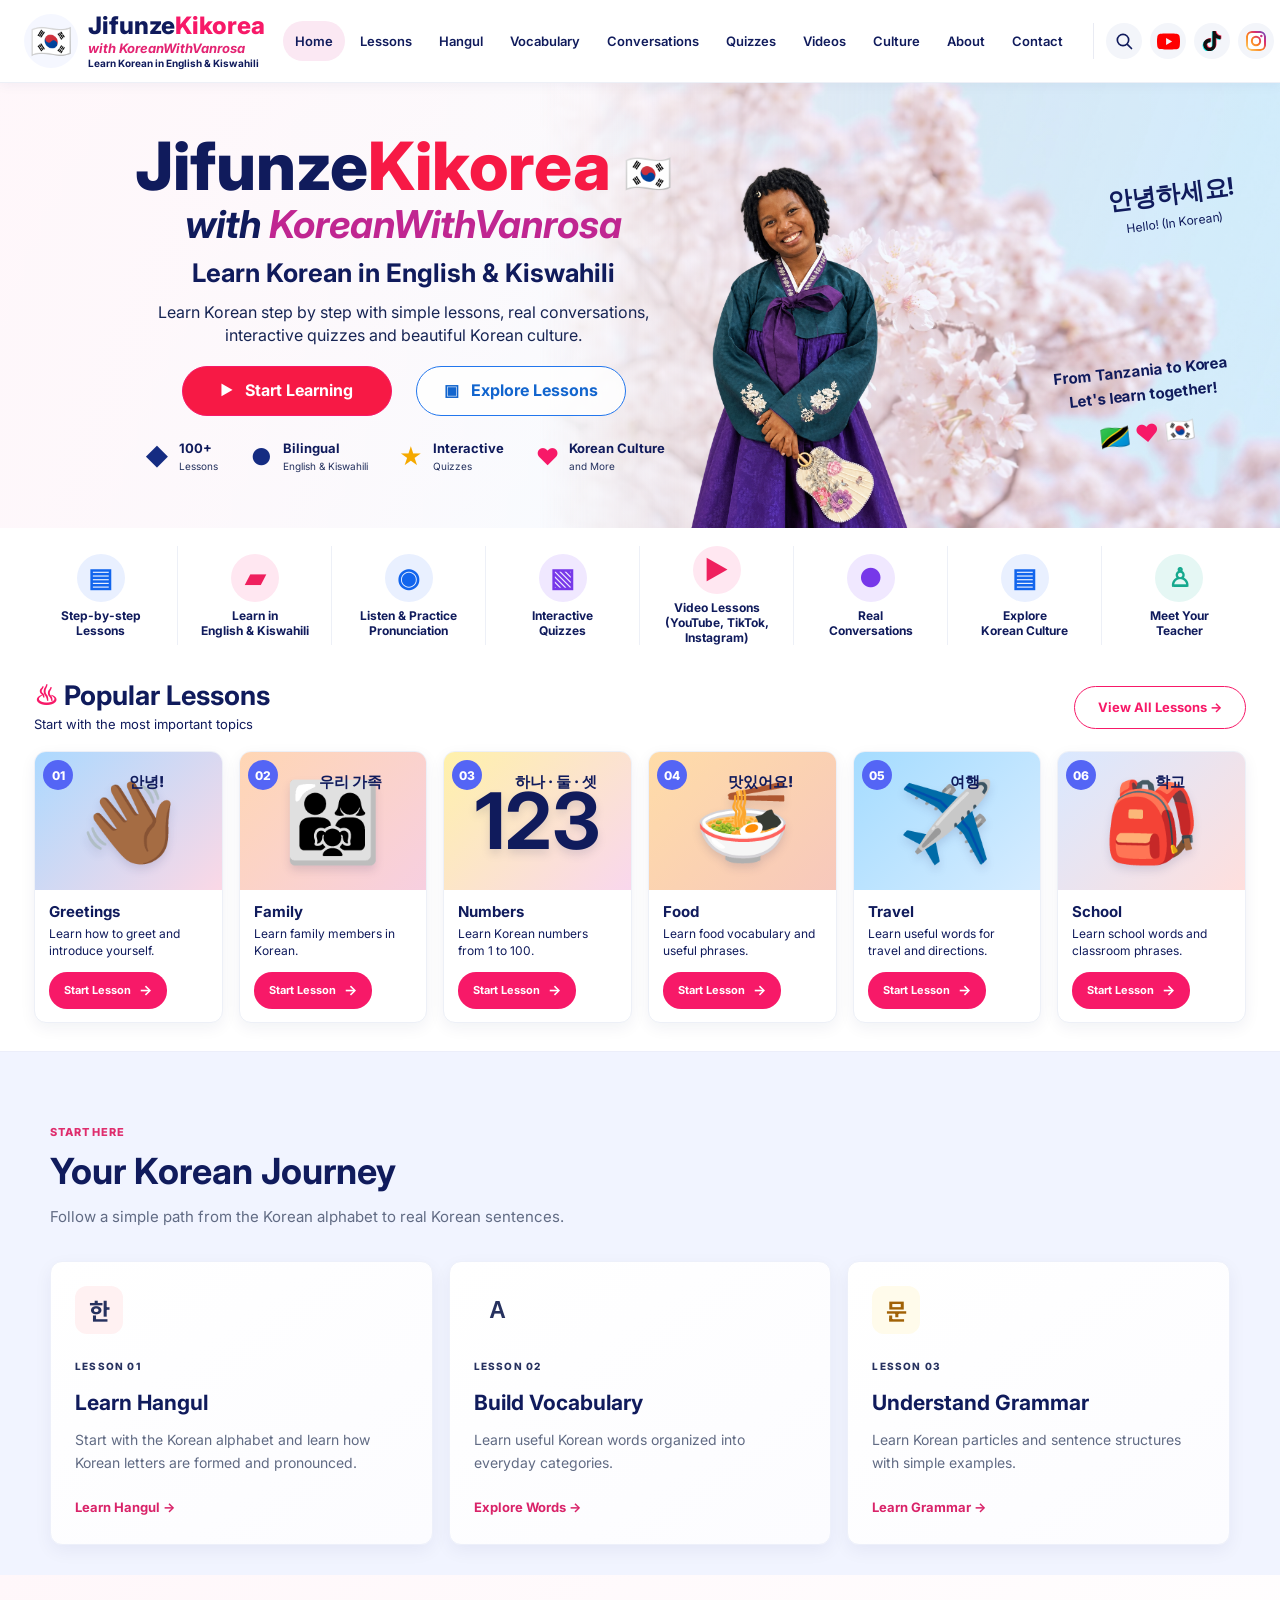
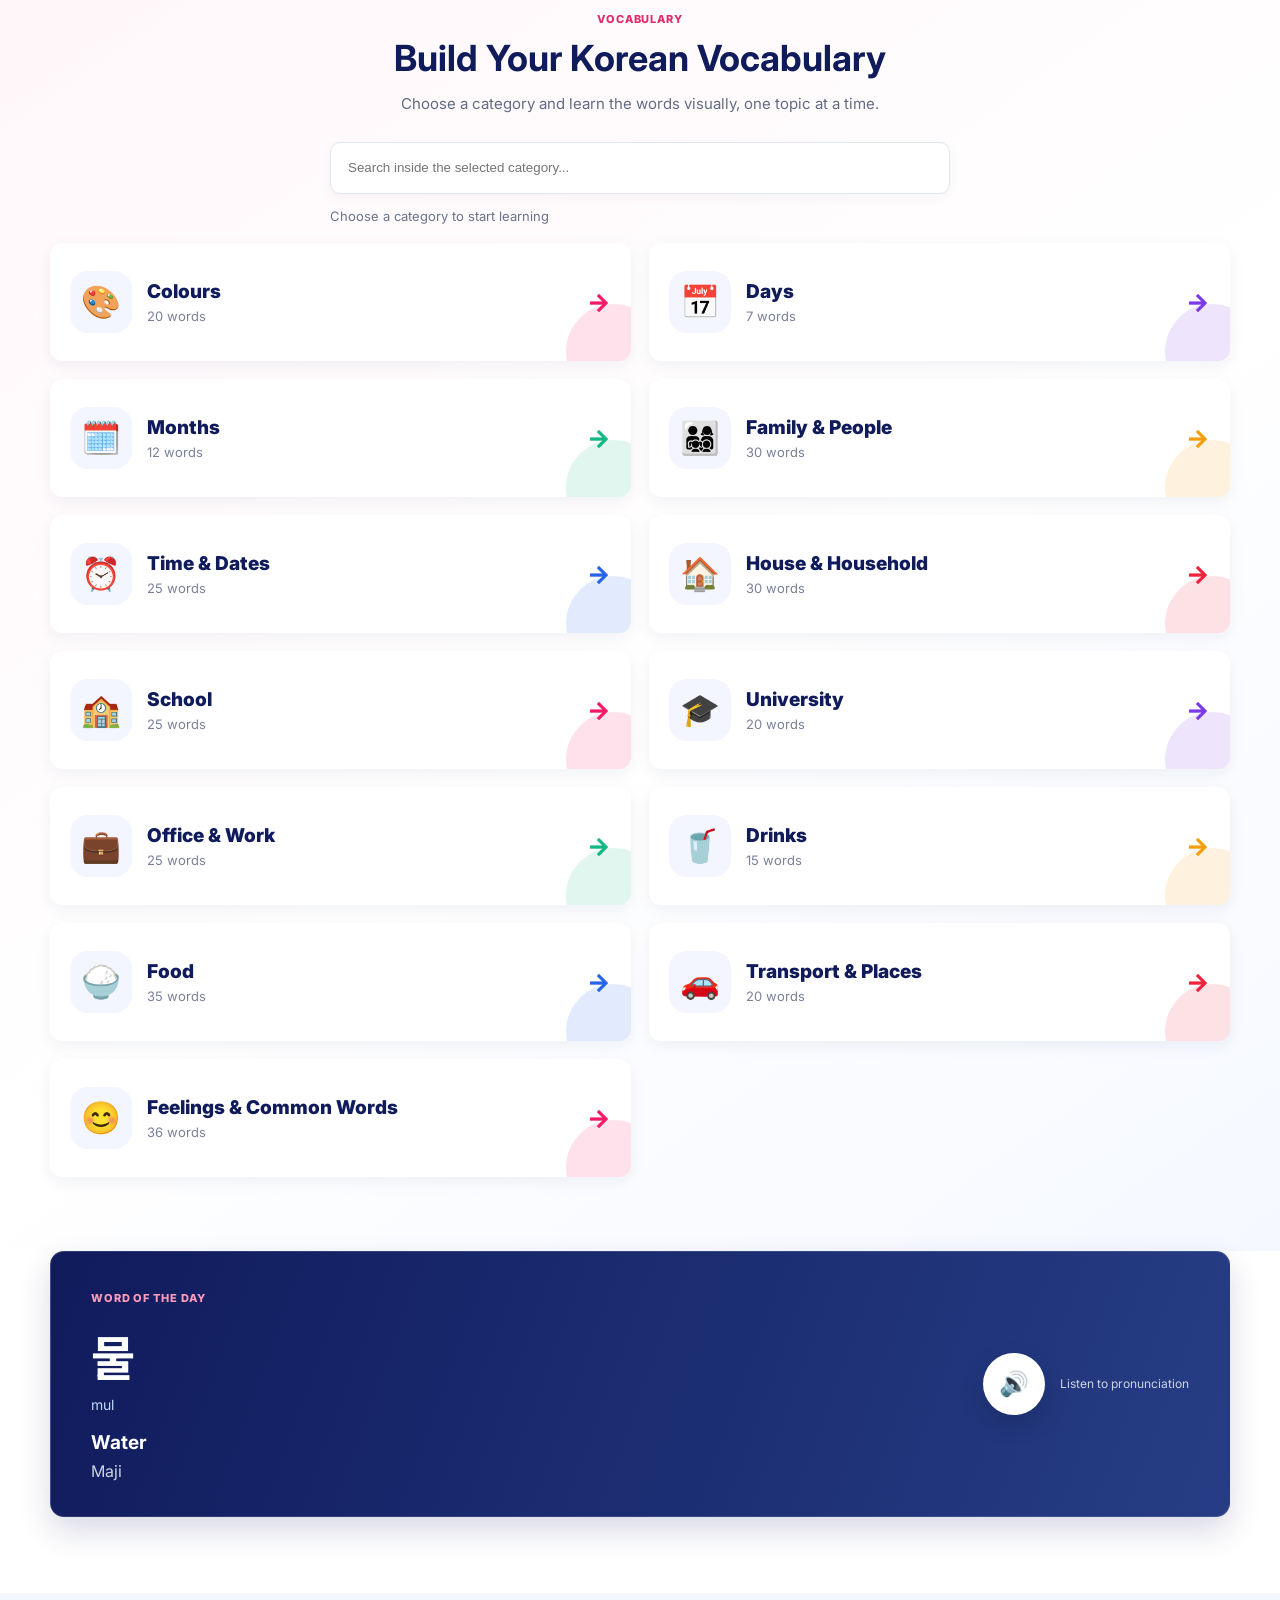
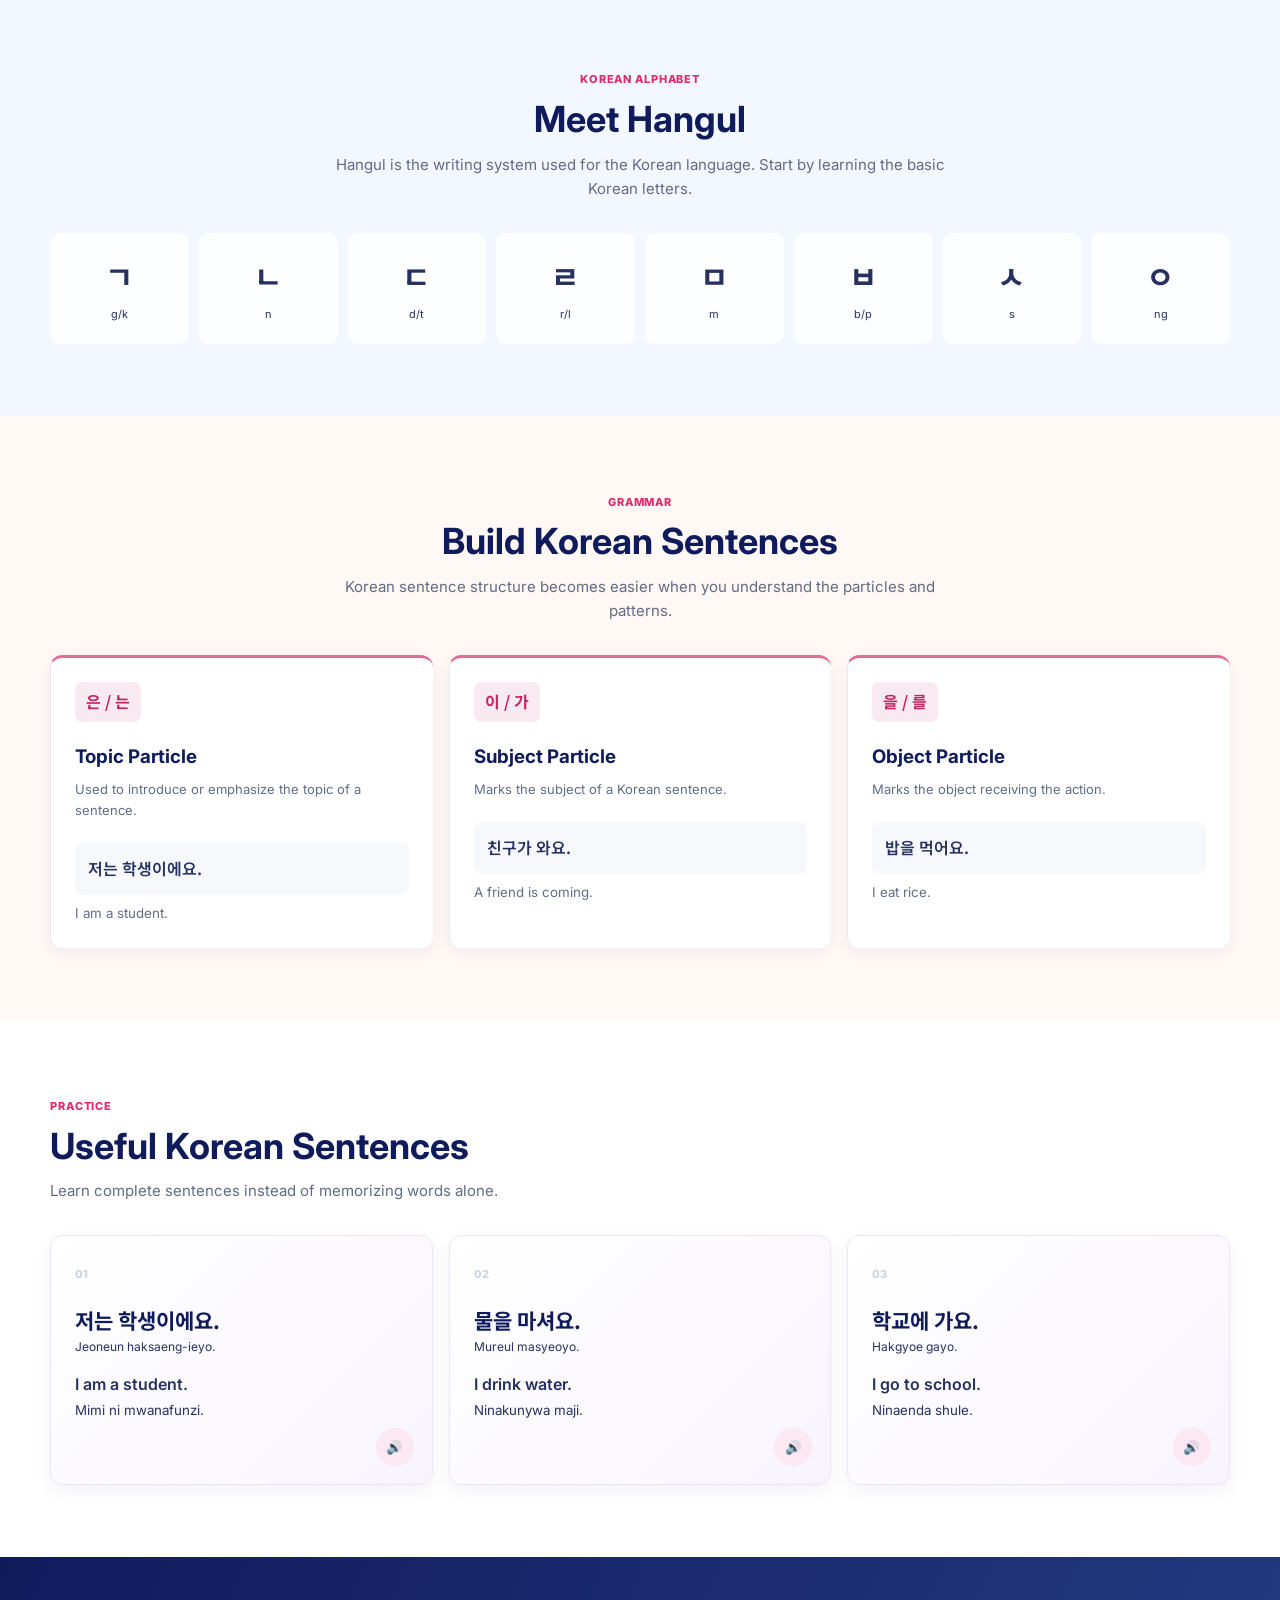
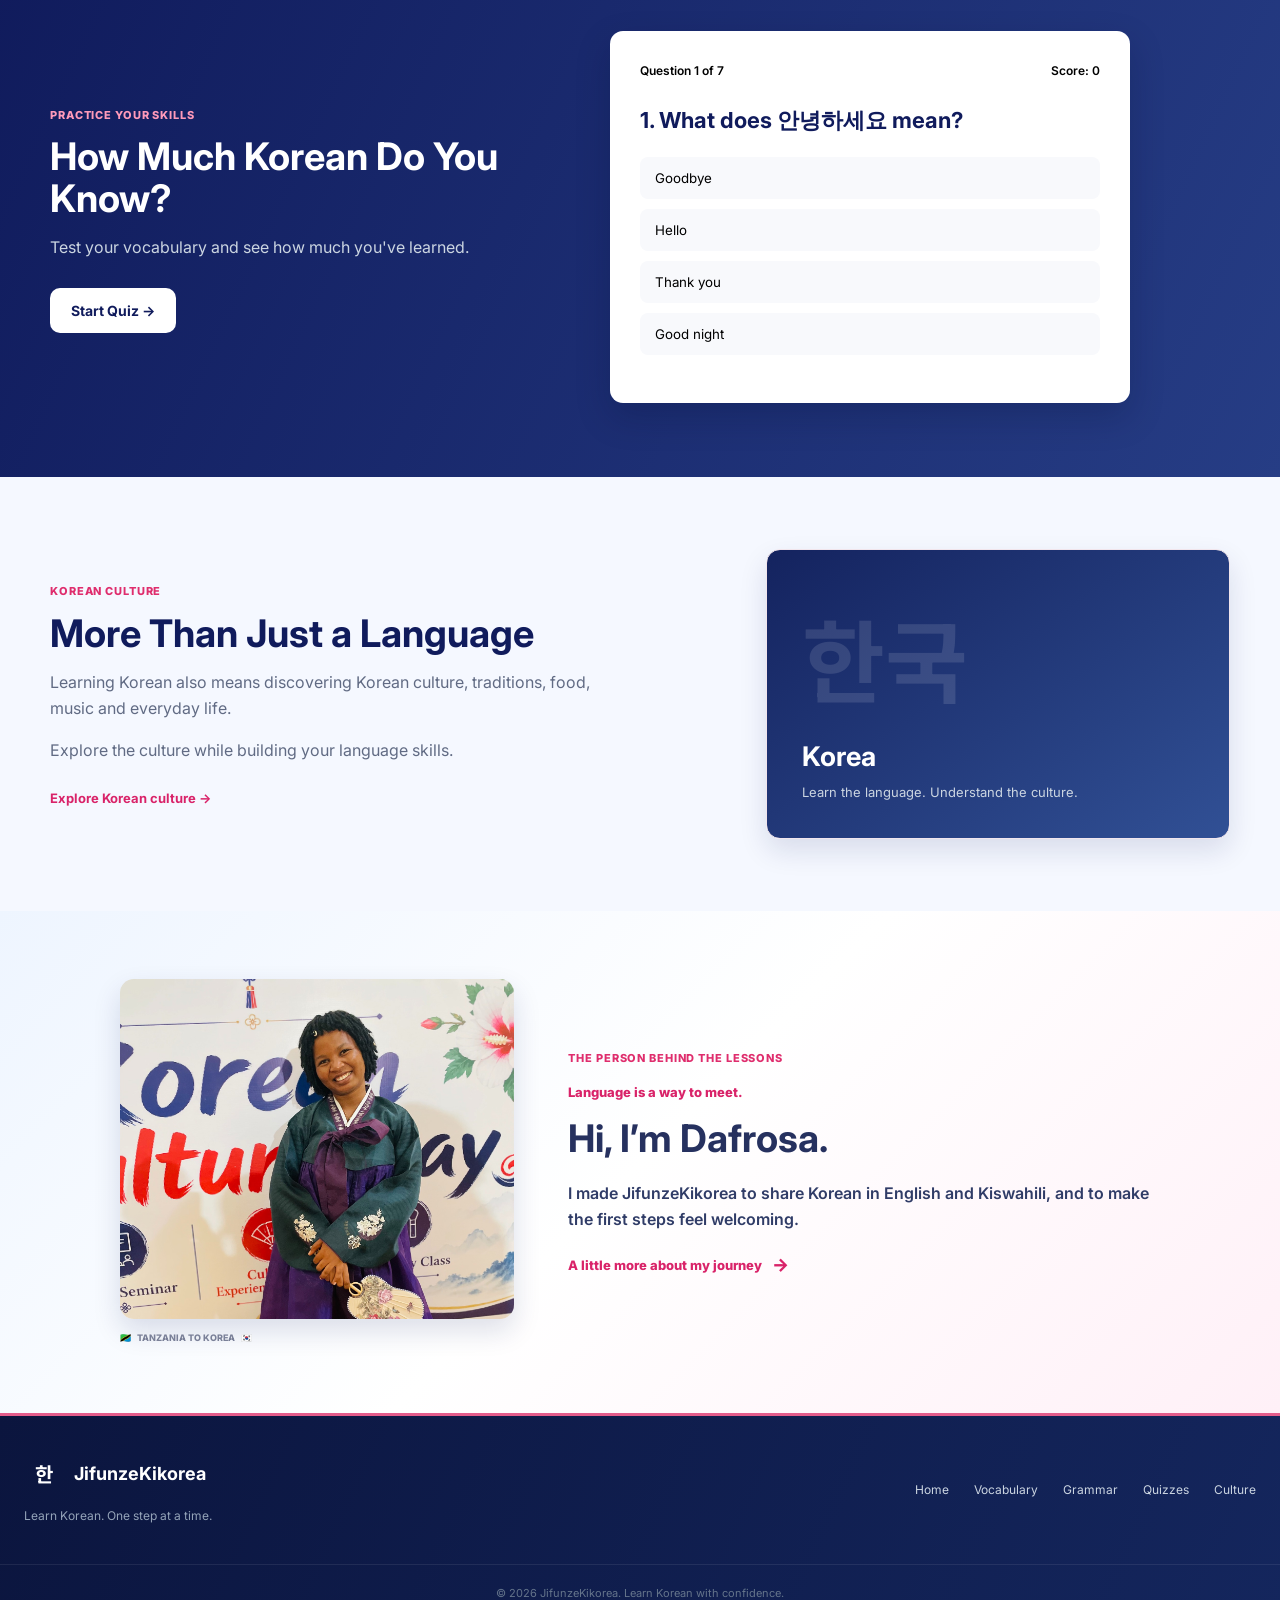
==== index.html @ adf6b2cb "Add JifunzeKikorea learning site" ====
<!DOCTYPE html>
<html lang="en">
<head>
    <meta charset="UTF-8">
    <meta name="viewport" content="width=device-width, initial-scale=1.0">

    <title>JifunzeKikorea | Learn Korean</title>

    <meta name="description"
          content="JifunzeKikorea is a Korean learning platform for vocabulary, Hangul, grammar, sentences and quizzes.">

    <link rel="preconnect" href="https://fonts.googleapis.com">
    <link rel="preconnect" href="https://fonts.gstatic.com" crossorigin>

    <link href="https://fonts.googleapis.com/css2?family=Inter:wght@400;500;600;700;800&family=Noto+Sans+KR:wght@400;500;600;700&display=swap"
          rel="stylesheet">

    <link rel="stylesheet" href="style.css">
    <script src="site-shell.js" defer></script>
    <script src="script.js" defer></script>
</head>

<body data-page="home">
<div id="site-header"></div>

<main>
<section class="mock-hero" id="home">
    <div class="mock-hero-inner">
        <div class="mock-hero-copy">
            <h1>Jifunze<span>Kikorea</span> <b aria-label="South Korean flag">🇰🇷</b></h1>
            <p class="mock-script">with <span>KoreanWithVanrosa</span></p>
            <h2>Learn Korean in English &amp; Kiswahili</h2>
            <p class="mock-description">Learn Korean step by step with simple lessons, real conversations,<br class="desktop-break"> interactive quizzes and beautiful Korean culture.</p>
            <div class="mock-hero-actions">
                <a class="mock-primary" href="lessons.html"><span aria-hidden="true">▶</span> Start Learning</a>
                <a class="mock-secondary" href="lessons.html"><span aria-hidden="true">▣</span> Explore Lessons</a>
            </div>
            <div class="mock-proof">
                <div><span class="proof-icon">◆</span><strong>100+</strong><small>Lessons</small></div>
                <div><span class="proof-icon">●</span><strong>Bilingual</strong><small>English &amp; Kiswahili</small></div>
                <div><span class="proof-icon proof-gold">★</span><strong>Interactive</strong><small>Quizzes</small></div>
                <div><span class="proof-icon proof-pink">♥</span><strong>Korean Culture</strong><small>and More</small></div>
            </div>
        </div>
        <img class="mock-portrait" src="portrait-hero.png" alt="Dafrosa Raymond wearing a Korean hanbok">
        <div class="mock-greeting"><strong>안녕하세요!</strong><small>Hello! (In Korean)</small></div>
        <div class="mock-note"><strong>From Tanzania to Korea</strong><span>Let's learn together!</span><small>🇹🇿 <b>♥</b> 🇰🇷</small></div>
    </div>
</section>

<nav class="shortcut-strip" aria-label="Learning shortcuts">
    <a href="lessons.html"><span class="shortcut-icon blue-icon">▤</span><strong>Step-by-step<br>Lessons</strong></a>
    <a href="vocabulary.html"><span class="shortcut-icon pink-icon">▰</span><strong>Learn in<br>English &amp; Kiswahili</strong></a>
    <a href="conversations.html"><span class="shortcut-icon blue-icon">◉</span><strong>Listen &amp; Practice<br>Pronunciation</strong></a>
    <a href="quizzes.html"><span class="shortcut-icon purple-icon">▧</span><strong>Interactive<br>Quizzes</strong></a>
    <a href="videos.html"><span class="shortcut-icon pink-icon">▶</span><strong>Video Lessons<br>(YouTube, TikTok, Instagram)</strong></a>
    <a href="conversations.html"><span class="shortcut-icon purple-icon">●</span><strong>Real<br>Conversations</strong></a>
    <a href="culture.html"><span class="shortcut-icon blue-icon">▤</span><strong>Explore<br>Korean Culture</strong></a>
    <a href="about.html"><span class="shortcut-icon green-icon">♙</span><strong>Meet Your<br>Teacher</strong></a>
</nav>

<section class="popular-section" aria-labelledby="popular-title">
    <div class="popular-heading">
        <div><h2 id="popular-title"><span aria-hidden="true">♨</span> Popular Lessons</h2><p>Start with the most important topics</p></div>
        <a href="lessons.html">View All Lessons <span aria-hidden="true">→</span></a>
    </div>
    <div class="popular-grid">
        <a class="popular-card" href="conversations.html"><div class="lesson-art art-greetings"><span>안녕!</span><b>👋🏾</b><small>01</small></div><div class="lesson-copy"><h3>Greetings</h3><p>Learn how to greet and introduce yourself.</p><span>Start Lesson <b>→</b></span></div></a>
        <a class="popular-card" href="vocabulary.html"><div class="lesson-art art-family"><span>우리 가족</span><b>👨‍👩‍👧</b><small>02</small></div><div class="lesson-copy"><h3>Family</h3><p>Learn family members in Korean.</p><span>Start Lesson <b>→</b></span></div></a>
        <a class="popular-card" href="vocabulary.html"><div class="lesson-art art-numbers"><span>하나 · 둘 · 셋</span><b>123</b><small>03</small></div><div class="lesson-copy"><h3>Numbers</h3><p>Learn Korean numbers from 1 to 100.</p><span>Start Lesson <b>→</b></span></div></a>
        <a class="popular-card" href="vocabulary.html"><div class="lesson-art art-food"><span>맛있어요!</span><b>🍜</b><small>04</small></div><div class="lesson-copy"><h3>Food</h3><p>Learn food vocabulary and useful phrases.</p><span>Start Lesson <b>→</b></span></div></a>
        <a class="popular-card" href="vocabulary.html"><div class="lesson-art art-travel"><span>여행</span><b>✈️</b><small>05</small></div><div class="lesson-copy"><h3>Travel</h3><p>Learn useful words for travel and directions.</p><span>Start Lesson <b>→</b></span></div></a>
        <a class="popular-card" href="vocabulary.html"><div class="lesson-art art-school"><span>학교</span><b>🎒</b><small>06</small></div><div class="lesson-copy"><h3>School</h3><p>Learn school words and classroom phrases.</p><span>Start Lesson <b>→</b></span></div></a>
    </div>
</section>


<!-- ================= LEARN ================= -->

<section class="section" id="learn">

    <div class="section-heading">

        <div>
            <span class="section-label">START HERE</span>

            <h2>Your Korean Journey</h2>

            <p>
                Follow a simple path from the Korean alphabet to
                real Korean sentences.
            </p>
        </div>

    </div>


    <div class="learning-grid">

        <article class="learning-card featured-learning">

            <div class="learning-icon">
                한
            </div>

            <div>

                <span class="card-label">LESSON 01</span>

                <h3>Learn Hangul</h3>

                <p>
                    Start with the Korean alphabet and learn how
                    Korean letters are formed and pronounced.
                </p>

                <a href="#hangul">
                    Learn Hangul →
                </a>

            </div>

        </article>


        <article class="learning-card">

            <div class="learning-icon blue">
                A
            </div>

            <div>

                <span class="card-label">LESSON 02</span>

                <h3>Build Vocabulary</h3>

                <p>
                    Learn useful Korean words organized into
                    everyday categories.
                </p>

                <a href="#vocabulary">
                    Explore Words →
                </a>

            </div>

        </article>


        <article class="learning-card">

            <div class="learning-icon gold">
                문
            </div>

            <div>

                <span class="card-label">LESSON 03</span>

                <h3>Understand Grammar</h3>

                <p>
                    Learn Korean particles and sentence structures
                    with simple examples.
                </p>

                <a href="#grammar">
                    Learn Grammar →
                </a>

            </div>

        </article>

    </div>

</section>


<!-- ================= VOCABULARY ================= -->

<section class="section section-soft" id="vocabulary">

    <div class="section-heading centered">
        <span class="section-label">VOCABULARY</span>
        <h2>Build Your Korean Vocabulary</h2>
        <p>Choose a category and learn the words visually, one topic at a time.</p>
    </div>

    <div class="vocabulary-tools">
        <input
            type="text"
            id="vocabularySearch"
            placeholder="Search inside the selected category..."
            autocomplete="off"
        >
        <select id="categoryFilter" style="display:none;">
            <option value="all">All Categories</option>
            <option value="Colours">Colours</option>
            <option value="Days">Days</option>
            <option value="Months">Months</option>
            <option value="Family & People">Family & People</option>
            <option value="Time & Dates">Time & Dates</option>
            <option value="House & Household">House & Household</option>
            <option value="School">School</option>
            <option value="University">University</option>
            <option value="Office & Work">Office & Work</option>
            <option value="Drinks">Drinks</option>
            <option value="Food">Food</option>
            <option value="Transport & Places">Transport & Places</option>
            <option value="Feelings & Common Words">Feelings & Common Words</option>
        </select>
    </div>

    <div class="vocabulary-status">
        <span id="vocabularyCount">Choose a category to start learning</span>
    </div>

    <div class="vocabulary-list" id="vocabulary-list"></div>

    <div class="vocabulary-empty" id="vocabularyEmpty" style="display:none;">
        <div>🔎</div>
        <h3>No words found</h3>
        <p>Try another word.</p>
    </div>

</section>


<!-- ================= WORD OF THE DAY ================= -->

<section class="word-section">

    <div class="word-card">

        <div class="word-left">

            <span class="section-label">
                WORD OF THE DAY
            </span>

            <h2>물</h2>

            <p class="word-romanization">
                mul
            </p>

            <p class="word-english">
                Water
            </p>

            <p class="word-swahili">
                Maji
            </p>

        </div>

        <div class="word-right">

            <button
                class="large-listen"
                onclick="speak('물')">

                🔊

            </button>

            <span>
                Listen to pronunciation
            </span>

        </div>

    </div>

</section>


<!-- ================= HANGUL ================= -->

<section class="section" id="hangul">

    <div class="section-heading centered">

        <span class="section-label">KOREAN ALPHABET</span>

        <h2>Meet Hangul</h2>

        <p>
            Hangul is the writing system used for the Korean language.
            Start by learning the basic Korean letters.
        </p>

    </div>


    <div class="hangul-preview">

        <div class="hangul-item">
            <strong>ㄱ</strong>
            <span>g/k</span>
        </div>

        <div class="hangul-item">
            <strong>ㄴ</strong>
            <span>n</span>
        </div>

        <div class="hangul-item">
            <strong>ㄷ</strong>
            <span>d/t</span>
        </div>

        <div class="hangul-item">
            <strong>ㄹ</strong>
            <span>r/l</span>
        </div>

        <div class="hangul-item">
            <strong>ㅁ</strong>
            <span>m</span>
        </div>

        <div class="hangul-item">
            <strong>ㅂ</strong>
            <span>b/p</span>
        </div>

        <div class="hangul-item">
            <strong>ㅅ</strong>
            <span>s</span>
        </div>

        <div class="hangul-item">
            <strong>ㅇ</strong>
            <span>ng</span>
        </div>

    </div>

</section>


<!-- ================= GRAMMAR ================= -->

<section class="section section-soft" id="grammar">

    <div class="section-heading centered">

        <span class="section-label">GRAMMAR</span>

        <h2>Build Korean Sentences</h2>

        <p>
            Korean sentence structure becomes easier when you understand
            the particles and patterns.
        </p>

    </div>


    <div class="grammar-grid">

        <article class="grammar-card">

            <span class="grammar-particle">은 / 는</span>

            <h3>Topic Particle</h3>

            <p>
                Used to introduce or emphasize the topic of a sentence.
            </p>

            <div class="grammar-example">
                저는 학생이에요.
            </div>

            <small>
                I am a student.
            </small>

        </article>


        <article class="grammar-card">

            <span class="grammar-particle">이 / 가</span>

            <h3>Subject Particle</h3>

            <p>
                Marks the subject of a Korean sentence.
            </p>

            <div class="grammar-example">
                친구가 와요.
            </div>

            <small>
                A friend is coming.
            </small>

        </article>


        <article class="grammar-card">

            <span class="grammar-particle">을 / 를</span>

            <h3>Object Particle</h3>

            <p>
                Marks the object receiving the action.
            </p>

            <div class="grammar-example">
                밥을 먹어요.
            </div>

            <small>
                I eat rice.
            </small>

        </article>

    </div>

</section>


<!-- ================= SENTENCES ================= -->

<section class="section" id="sentences">

    <div class="section-heading">

        <div>
            <span class="section-label">PRACTICE</span>

            <h2>Useful Korean Sentences</h2>

            <p>
                Learn complete sentences instead of memorizing
                words alone.
            </p>
        </div>

    </div>


    <div class="sentence-grid">

        <article class="sentence-card">

            <span class="sentence-number">01</span>

            <h3>저는 학생이에요.</h3>

            <p>Jeoneun haksaeng-ieyo.</p>

            <div>
                I am a student.
            </div>

            <small>
                Mimi ni mwanafunzi.
            </small>

            <button onclick="speak('저는 학생이에요.')">
                🔊
            </button>

        </article>


        <article class="sentence-card">

            <span class="sentence-number">02</span>

            <h3>물을 마셔요.</h3>

            <p>Mureul masyeoyo.</p>

            <div>
                I drink water.
            </div>

            <small>
                Ninakunywa maji.
            </small>

            <button onclick="speak('물을 마셔요.')">
                🔊
            </button>

        </article>


        <article class="sentence-card">

            <span class="sentence-number">03</span>

            <h3>학교에 가요.</h3>

            <p>Hakgyoe gayo.</p>

            <div>
                I go to school.
            </div>

            <small>
                Ninaenda shule.
            </small>

            <button onclick="speak('학교에 가요.')">
                🔊
            </button>

        </article>

    </div>

</section>


<!-- ================= QUIZ ================= -->

<section class="quiz-section" id="quiz">

    <div class="quiz-intro">

        <span class="section-label">PRACTICE YOUR SKILLS</span>

        <h2>How Much Korean Do You Know?</h2>

        <p>
            Test your vocabulary and see how much you've learned.
        </p>

        <button class="primary-button" onclick="startQuiz()">
            Start Quiz →
        </button>

    </div>


    <div class="quiz-box" id="quizBox">

        <div class="quiz-top">

            <span id="quizProgress">
                Question 1
            </span>

            <span id="quizScore">
                Score: 0
            </span>

        </div>

        <h3 id="quizQuestion" class="quiz-question">
            What does 물 mean?
        </h3>

        <div id="quizOptions" class="quiz-options">

            <button class="quiz-option">Water</button>

            <button class="quiz-option">Food</button>

            <button class="quiz-option">School</button>

            <button class="quiz-option">Friend</button>

        </div>

        <div id="quizResult"></div>

    </div>

</section>


<!-- ================= CULTURE ================= -->

<section class="section" id="culture">

    <div class="culture-layout">

        <div class="culture-text">

            <span class="section-label">KOREAN CULTURE</span>

            <h2>More Than Just a Language</h2>

            <p>
                Learning Korean also means discovering Korean culture,
                traditions, food, music and everyday life.
            </p>

            <p>
                Explore the culture while building your language skills.
            </p>

            <a href="#home" class="text-link">
                Explore Korean culture →
            </a>

        </div>


        <div class="culture-card">

            <div class="culture-symbol">
                한국
            </div>

            <h3>Korea</h3>

            <p>
                Learn the language. Understand the culture.
            </p>

        </div>

    </div>

</section>



<section class="about-section" id="about">
<div class="about-content">
    <div class="creator-portrait">
        <img src="photo.jpeg" alt="Dafrosa Raymond wearing a Korean hanbok" class="creator-photo">
        <span class="creator-location">🇹🇿 &nbsp; TANZANIA TO KOREA &nbsp; 🇰🇷</span>
    </div>
    <div class="creator-copy">
        <span class="section-label">THE PERSON BEHIND THE LESSONS</span>
        <p class="creator-kicker">Language is a way to meet.</p>
        <h2>Hi, I’m Dafrosa.</h2>
        <p class="creator-lead">I made JifunzeKikorea to share Korean in English and Kiswahili, and to make the first steps feel welcoming.</p>
        <a class="creator-story-link" href="about.html">A little more about my journey <span>→</span></a>
    </div>
</div>
</section>



<!-- ================= FOOTER ================= -->

<footer id="contact">

    <div class="footer-content">

        <div class="footer-brand">

            <div class="footer-logo">
                <span class="logo-mark">한</span>
                JifunzeKikorea
            </div>

            <p>
                Learn Korean. One step at a time.
            </p>

        </div>


        <div class="footer-links">

            <a href="#home">Home</a>

            <a href="#vocabulary">Vocabulary</a>

            <a href="#grammar">Grammar</a>

            <a href="#quiz">Quizzes</a>

            <a href="#culture">Culture</a>

        </div>

    </div>


    <div class="footer-bottom">

        <p>
            © 2026 JifunzeKikorea. Learn Korean with confidence.
        </p>

    </div>

</footer>


</body>
</html>
---- style.css ----
css
/* =========================================
   JIFUNZEKIKOREA — PREMIUM DESIGN
========================================= */

:root {
    --navy: #0f1f3d;
    --navy-light: #182d52;
    --blue: #2563eb;
    --blue-light: #eff6ff;
    --red: #c62828;
    --gold: #c9a227;

    --cream: #faf9f6;
    --white: #ffffff;
    --text: #172033;
    --muted: #64748b;
    --border: #e7eaf0;

    --shadow-sm: 0 4px 15px rgba(15, 31, 61, 0.06);
    --shadow-md: 0 12px 35px rgba(15, 31, 61, 0.10);
    --shadow-lg: 0 25px 60px rgba(15, 31, 61, 0.14);

    --radius: 18px;
    --max-width: 1180px;
}


/* =========================================
   RESET
========================================= */

* {
    margin: 0;
    padding: 0;
    box-sizing: border-box;
}

html {
    scroll-behavior: smooth;
}

body {
    font-family: "Inter", Arial, sans-serif;
    color: var(--text);
    background: var(--white);
    line-height: 1.6;
}

button,
a {
    font-family: inherit;
}

button {
    cursor: pointer;
}

a {
    text-decoration: none;
    color: inherit;
}


/* =========================================
   NAVIGATION
========================================= */

.site-header {
    position: sticky;
    top: 0;
    z-index: 1000;
    background: rgba(255, 255, 255, 0.94);
    backdrop-filter: blur(14px);
    border-bottom: 1px solid rgba(231, 234, 240, 0.8);
}

.navbar {
    max-width: var(--max-width);
    height: 76px;
    margin: auto;
    padding: 0 24px;

    display: flex;
    align-items: center;
    justify-content: space-between;
    gap: 30px;
}

.logo {
    display: flex;
    align-items: center;
    gap: 10px;

    font-size: 20px;
    color: var(--navy);
    white-space: nowrap;
}

.logo strong {
    font-weight: 800;
}

.logo-mark {
    width: 40px;
    height: 40px;

    display: grid;
    place-items: center;

    border-radius: 11px;

    background: var(--navy);
    color: white;

    font-family: "Noto Sans KR", sans-serif;
    font-size: 20px;
    font-weight: 700;
}

.nav-links {
    display: flex;
    align-items: center;
    gap: 28px;
    list-style: none;
}

.nav-links a {
    color: #475569;
    font-size: 14px;
    font-weight: 600;
    transition: 0.25s ease;
}

.nav-links a:hover {
    color: var(--blue);
}

.nav-button {
    background: var(--navy);
    color: white;

    padding: 11px 19px;
    border-radius: 9px;

    font-size: 13px;
    font-weight: 700;

    transition: 0.25s ease;
}

.nav-button:hover {
    background: var(--blue);
    transform: translateY(-1px);
}

.menu-toggle {
    display: none;

    border: none;
    background: transparent;

    font-size: 26px;
    color: var(--navy);
}


/* =========================================
   HERO
========================================= */

.hero {
    position: relative;
    overflow: hidden;

    background:
        radial-gradient(
            circle at 85% 20%,
            rgba(37, 99, 235, 0.10),
            transparent 28%
        ),
        linear-gradient(
            135deg,
            #ffffff 0%,
            #f8fafc 100%
        );

    padding: 105px 24px 90px;
}

.hero::before {
    content: "";
    position: absolute;

    width: 420px;
    height: 420px;

    border-radius: 50%;

    border: 1px solid rgba(15, 31, 61, 0.05);

    right: -180px;
    top: 40px;
}

.hero-container {
    max-width: var(--max-width);
    margin: auto;

    display: grid;
    grid-template-columns: 1.1fr 0.9fr;

    align-items: center;
    gap: 70px;
}

.hero-content {
    position: relative;
    z-index: 2;
}

.eyebrow,
.section-label {
    display: inline-block;

    color: var(--red);

    font-size: 11px;
    font-weight: 800;

    letter-spacing: 0.14em;
}

.eyebrow {
    margin-bottom: 18px;
}

.hero h1 {
    max-width: 700px;

    font-size: clamp(48px, 6vw, 76px);
    line-height: 1.04;
    letter-spacing: -0.055em;

    color: var(--navy);
}

.hero h1 span {
    display: block;
    color: var(--blue);
}

.hero-text {
    max-width: 610px;

    margin-top: 25px;

    color: var(--muted);
    font-size: 17px;
}

.hero-actions {
    display: flex;
    align-items: center;
    gap: 13px;

    margin-top: 34px;
}

.primary-button,
.secondary-button {
    display: inline-flex;
    align-items: center;
    justify-content: center;
    gap: 10px;

    padding: 14px 21px;

    border-radius: 10px;

    font-size: 14px;
    font-weight: 700;

    transition: 0.25s ease;
}

.primary-button {
    background: var(--navy);
    color: black;
    border: 1px solid var(--navy);
}

.primary-button:hover {
    background: var(--blue);
    border-color: var(--blue);
    transform: translateY(-2px);
    box-shadow: 0 10px 25px rgba(37, 99, 235, 0.20);
}

.secondary-button {
    background: white;
    color: var(--navy);
    border: 1px solid var(--border);
}

.secondary-button:hover {
    border-color: var(--navy);
    transform: translateY(-2px);
}

.hero-trust {
    display: flex;
    align-items: center;
    gap: 35px;

    margin-top: 45px;
}

.hero-trust div {
    display: flex;
    flex-direction: column;
}

.hero-trust strong {
    color: var(--navy);
    font-size: 20px;
}

.hero-trust span {
    color: var(--muted);
    font-size: 12px;
}


/* =========================================
   HERO KOREAN CARD
========================================= */

.hero-card-wrapper {
    position: relative;

    min-height: 430px;

    display: grid;
    place-items: center;
}

.hero-card {
    position: relative;
    z-index: 3;

    width: min(370px, 100%);

    padding: 34px;

    border-radius: 24px;

    background: var(--navy);

    color: white;

    box-shadow: var(--shadow-lg);

    overflow: hidden;
}

.hero-card::after {
    content: "한";

    position: absolute;

    right: -25px;
    bottom: -65px;

    font-family: "Noto Sans KR", sans-serif;

    font-size: 230px;
    font-weight: 700;

    color: rgba(255, 255, 255, 0.035);
}

.card-top {
    position: relative;
    z-index: 2;

    display: flex;
    justify-content: space-between;
    align-items: center;

    color: #cbd5e1;

    font-size: 12px;
}

.card-dot {
    width: 8px;
    height: 8px;

    border-radius: 50%;

    background: var(--red);
}

.korean-word {
    position: relative;
    z-index: 2;

    margin-top: 60px;

    font-family: "Noto Sans KR", sans-serif;

    font-size: 48px;
    font-weight: 700;
}

.romanization {
    color: #bfdbfe;
    font-size: 14px;
    margin-top: 4px;
}

.meaning {
    margin-top: 25px;

    font-size: 20px;
    font-weight: 700;
}

.meaning-swahili {
    color: #cbd5e1;
    font-size: 14px;
}

.listen-button {
    position: relative;
    z-index: 3;

    margin-top: 27px;

    padding: 10px 15px;

    border: 1px solid rgba(255, 255, 255, 0.18);
    border-radius: 9px;

    background: rgba(255, 255, 255, 0.08);

    color: white;

    font-weight: 600;

    transition: 0.25s ease;
}

.listen-button:hover {
    background: rgba(255, 255, 255, 0.16);
}

.floating-card {
    position: absolute;
    z-index: 4;

    display: flex;
    align-items: center;
    gap: 10px;

    padding: 12px 15px;

    background: white;

    border: 1px solid var(--border);
    border-radius: 12px;

    box-shadow: var(--shadow-md);
}

.floating-card span {
    width: 35px;
    height: 35px;

    display: grid;
    place-items: center;

    background: var(--blue-light);

    border-radius: 9px;

    color: var(--blue);
}

.floating-card strong {
    display: block;
    font-size: 12px;
}

.floating-card small {
    display: block;
    color: var(--muted);
    font-size: 10px;
}

.floating-card-one {
    top: 30px;
    right: 5px;
}

.floating-card-two {
    bottom: 35px;
    left: 5px;
}


/* =========================================
   STATS
========================================= */

.stats-section {
    border-top: 1px solid var(--border);
    border-bottom: 1px solid var(--border);

    background: white;
}

.stats-container {
    max-width: var(--max-width);
    margin: auto;
    padding: 30px 24px;

    display: grid;
    grid-template-columns: repeat(4, 1fr);
}

.stat {
    padding: 8px 25px;

    border-right: 1px solid var(--border);

    display: flex;
    flex-direction: column;
}

.stat:last-child {
    border-right: none;
}

.stat-number {
    color: var(--navy);

    font-size: 25px;
    font-weight: 800;
}

.stat-label {
    color: var(--muted);

    font-size: 12px;
    margin-top: 3px;
}


/* =========================================
   SECTIONS
========================================= */

.section {
    max-width: var(--max-width);
    margin: auto;

    padding: 100px 24px;
}

.section-soft {
    max-width: none;

    background: var(--cream);
}

.section-soft > .section-heading,
.section-soft > .category-grid {
    max-width: var(--max-width);
    margin-left: auto;
    margin-right: auto;
}

.section-heading {
    margin-bottom: 45px;
}

.section-heading.centered {
    text-align: center;
}

.section-heading h2 {
    margin-top: 9px;

    color: var(--navy);

    font-size: clamp(32px, 4vw, 45px);
    line-height: 1.1;

    letter-spacing: -0.035em;
}

.section-heading p {
    max-width: 650px;

    margin-top: 13px;

    color: var(--muted);
    font-size: 15px;
}

.centered p {
    margin-left: auto;
    margin-right: auto;
}


/* =========================================
   LEARNING CARDS
========================================= */

.learning-grid {
    display: grid;
    grid-template-columns: repeat(3, 1fr);
    gap: 20px;
}

.learning-card {
    padding: 28px;

    border: 1px solid var(--border);
    border-radius: var(--radius);

    background: white;

    box-shadow: var(--shadow-sm);

    transition: 0.3s ease;
}

.learning-card:hover {
    transform: translateY(-5px);
    box-shadow: var(--shadow-md);
}

.featured-learning {
    border-top: 3px solid var(--red);
}

.learning-icon {
    width: 50px;
    height: 50px;

    display: grid;
    place-items: center;

    margin-bottom: 25px;

    border-radius: 13px;

    background: #fff1f2;
    color: var(--red);

    font-family: "Noto Sans KR", sans-serif;

    font-size: 23px;
    font-weight: 700;
}

.learning-icon.blue {
    background: var(--blue-light);
    color: var(--blue);
    font-family: Arial, sans-serif;
}

.learning-icon.gold {
    background: #fffbeb;
    color: #a16207;
}

.card-label {
    color: var(--muted);

    font-size: 10px;
    font-weight: 800;

    letter-spacing: 0.12em;
}

.learning-card h3 {
    margin-top: 8px;

    color: var(--navy);
    font-size: 21px;
}

.learning-card p {
    margin: 10px 0 20px;

    color: var(--muted);
    font-size: 14px;
}

.learning-card a {
    color: var(--blue);

    font-size: 13px;
    font-weight: 700;
}


/* =========================================
   CATEGORY GRID
========================================= */

.category-grid {
    display: grid;
    grid-template-columns: repeat(4, 1fr);
    gap: 14px;
}

.category-card {
    min-height: 135px;

    padding: 22px;

    display: flex;
    flex-direction: column;
    justify-content: center;

    background: white;

    border: 1px solid var(--border);
    border-radius: 15px;

    transition: 0.25s ease;
}

.category-card:hover {
    transform: translateY(-4px);

    border-color: rgba(37, 99, 235, 0.35);

    box-shadow: var(--shadow-md);
}

.category-icon {
    font-size: 25px;
    margin-bottom: 12px;
}

.category-card strong {
    color: var(--navy);
    font-size: 14px;
}

.category-card small {
    color: var(--muted);
    font-size: 11px;
    margin-top: 3px;
}


/* =========================================
   WORD OF THE DAY
========================================= */

.word-section {
    padding: 20px 24px 100px;
    background: var(--cream);
}

.word-card {
    max-width: var(--max-width);
    margin: auto;

    padding: 45px 50px;

    display: flex;
    align-items: center;
    justify-content: space-between;
    gap: 30px;

    border-radius: 22px;

    background: var(--navy);

    color: white;

    box-shadow: var(--shadow-lg);
}

.word-card h2 {
    margin-top: 8px;

    font-family: "Noto Sans KR", sans-serif;

    font-size: 55px;
}

.word-romanization {
    color: #bfdbfe;
    font-size: 14px;
}

.word-english {
    margin-top: 12px;

    font-size: 19px;
    font-weight: 700;
}

.word-swahili {
    color: #cbd5e1;
}

.word-right {
    display: flex;
    align-items: center;
    gap: 15px;

    color: #cbd5e1;
    font-size: 12px;
}

.large-listen {
    width: 62px;
    height: 62px;

    border: none;
    border-radius: 50%;

    background: white;

    color: var(--navy);

    font-size: 24px;

    box-shadow: 0 10px 25px rgba(0, 0, 0, 0.15);

    transition: 0.25s ease;
}

.large-listen:hover {
    transform: scale(1.06);
}


/* =========================================
   HANGUL
========================================= */

.hangul-preview {
    display: grid;
    grid-template-columns: repeat(8, 1fr);
    gap: 12px;
}

.hangul-item {
    padding: 25px 10px;

    text-align: center;

    background: white;

    border: 1px solid var(--border);
    border-radius: 13px;

    transition: 0.25s ease;
}

.hangul-item:hover {
    transform: translateY(-3px);
    box-shadow: var(--shadow-sm);
}

.hangul-item strong {
    display: block;

    font-family: "Noto Sans KR", sans-serif;

    color: var(--navy);
    font-size: 31px;
}

.hangul-item span {
    color: var(--muted);
    font-size: 11px;
}


/* =========================================
   GRAMMAR
========================================= */

.grammar-grid {
    max-width: var(--max-width);
    margin: auto;

    display: grid;
    grid-template-columns: repeat(3, 1fr);
    gap: 20px;
}

.grammar-card {
    padding: 30px;

    background: white;

    border: 1px solid var(--border);
    border-radius: var(--radius);

    box-shadow: var(--shadow-sm);
}

.grammar-particle {
    display: inline-block;

    padding: 7px 11px;

    background: var(--blue-light);

    color: var(--blue);

    border-radius: 7px;

    font-family: "Noto Sans KR", sans-serif;

    font-weight: 700;
}

.grammar-card h3 {
    margin-top: 20px;

    color: var(--navy);
}

.grammar-card p {
    margin-top: 8px;

    color: var(--muted);
    font-size: 13px;
}

.grammar-example {
    margin-top: 22px;

    padding: 13px;

    background: #f8fafc;

    border-radius: 8px;

    font-family: "Noto Sans KR", sans-serif;

    color: var(--navy);
    font-weight: 600;
}

.grammar-card small {
    display: block;

    margin-top: 8px;

    color: var(--muted);
}


/* =========================================
   SENTENCES
========================================= */

.sentence-grid {
    display: grid;
    grid-template-columns: repeat(3, 1fr);
    gap: 20px;
}

.sentence-card {
    position: relative;

    padding: 30px;

    border: 1px solid var(--border);
    border-radius: var(--radius);

    background: white;

    box-shadow: var(--shadow-sm);
}

.sentence-number {
    color: #cbd5e1;

    font-size: 11px;
    font-weight: 800;
}

.sentence-card h3 {
    margin-top: 18px;

    font-family: "Noto Sans KR", sans-serif;

    color: var(--navy);
    font-size: 23px;
}

.sentence-card p {
    color: var(--muted);
    font-size: 12px;
}

.sentence-card div {
    margin-top: 15px;

    color: var(--text);
    font-weight: 600;
}

.sentence-card small {
    color: var(--muted);
}

.sentence-card button {
    position: absolute;

    right: 25px;
    bottom: 25px;

    width: 38px;
    height: 38px;

    border: none;
    border-radius: 50%;

    background: var(--blue-light);

    color: var(--blue);
}


/* =========================================
   QUIZ
========================================= */

.quiz-section {
    padding: 100px 24px;

    background:
        radial-gradient(
            circle at 20% 20%,
            rgba(37, 99, 235, 0.12),
            transparent 30%
        ),
        var(--navy);

    color: white;

    display: grid;
    grid-template-columns: 0.9fr 1.1fr;
    align-items: center;
    gap: 70px;
}

.quiz-intro {
    max-width: 500px;

    margin-left: auto;
}

.quiz-intro h2 {
    margin-top: 10px;

    font-size: 43px;
    line-height: 1.1;
}

.quiz-intro p {
    margin: 15px 0 28px;

    color: #cbd5e1;
}

.quiz-intro .primary-button {
    background: white;
    color: var(--navy);
    border-color: white;
}

.quiz-box {
    width: min(520px, 100%);

    padding: 30px;

    background: white;

    border-radius: 20px;

    color: var(--text);

    box-shadow: var(--shadow-lg);
}

.quiz-top {
    display: flex;
    justify-content: space-between;

    color: black;

    font-size: 12px;
    font-weight: 600;
}

.quiz-box h3 {
    margin: 30px 0;

    color: var(--navy);

    font-size: 22px;
}

.quiz-options {
    display: grid;
    gap: 10px;
}

.quiz-option {
    width: 100%;

    padding: 13px 15px;

    text-align: left;

    border: 1px solid var(--border);
    border-radius: 9px;

    background: #f8fafc;

    

    transition: 0.2s ease;
}

.quiz-option:hover {
    border-color: var(--blue);
    background: var(--blue-light);
}

#quizResult {
    margin-top: 18px;

    font-weight: 700;
}


/* =========================================
   CULTURE
========================================= */

.culture-layout {
    max-width: var(--max-width);
    margin: auto;

    display: grid;
    grid-template-columns: 1fr 0.7fr;
    gap: 70px;

    align-items: center;
}

.culture-text h2 {
    margin-top: 10px;

    color: var(--navy);

    font-size: 44px;
    line-height: 1.1;
}

.culture-text p {
    max-width: 580px;

    margin-top: 16px;

    color: var(--muted);
}

.text-link {
    display: inline-block;

    margin-top: 25px;

    color: var(--blue);

    font-size: 13px;
    font-weight: 700;
}

.culture-card {
    min-height: 310px;

    padding: 35px;

    display: flex;
    flex-direction: column;
    justify-content: flex-end;

    border-radius: 25px;

    background: linear-gradient(
        145deg,
        #0f1f3d,
        #1d3557
    );

    color: white;

    box-shadow: var(--shadow-lg);
}

.culture-symbol {
    margin-bottom: auto;

    font-family: "Noto Sans KR", sans-serif;

    font-size: 90px;
    font-weight: 700;

    color: rgba(255, 255, 255, 0.12);
}

.culture-card h3 {
    font-size: 27px;
}

.culture-card p {
    margin-top: 4px;

    color: #cbd5e1;
    font-size: 13px;
}


/* =========================================
   ABOUT
========================================= */

.about-section {
    padding: 100px 24px;

    background: var(--cream);

    text-align: center;
}

.about-content {
    max-width: 750px;
    margin: auto;
}

.about-content h2 {
    margin-top: 10px;

    color: var(--navy);

    font-size: 42px;
}

.about-content p {
    margin-top: 18px;

    color: var(--muted);
}


/* =========================================
   FOOTER
========================================= */

footer {
    background: #091426;
    color: white;
}

.footer-content {
    max-width: var(--max-width);
    margin: auto;

    padding: 55px 24px;

    display: flex;
    justify-content: space-between;
    gap: 30px;
}

.footer-logo {
    display: flex;
    align-items: center;
    gap: 10px;

    font-size: 18px;
    font-weight: 700;
}

.footer-brand p {
    margin-top: 12px;

    color: #94a3b8;

    font-size: 12px;
}

.footer-links {
    display: flex;
    gap: 25px;
    align-items: center;
}

.footer-links a {
    color: #cbd5e1;
    font-size: 12px;

    transition: 0.2s;
}

.footer-links a:hover {
    color: white;
}

.footer-bottom {
    border-top: 1px solid rgba(255,255,255,0.08);

    padding: 20px 24px;

    text-align: center;

    color: #64748b;

    font-size: 11px;
}


/* =========================================
   RESPONSIVE — TABLET
========================================= */

@media (max-width: 950px) {

    .nav-links {
        gap: 15px;
    }

    .nav-button {
        display: none;
    }

    .hero-container {
        grid-template-columns: 1fr;
        gap: 50px;
    }

    .hero-content {
        text-align: center;
    }

    .hero-text {
        margin-left: auto;
        margin-right: auto;
    }

    .hero-actions {
        justify-content: center;
    }

    .hero-trust {
        justify-content: center;
    }

    .hero-card-wrapper {
        min-height: 400px;
    }

    .learning-grid,
    .grammar-grid,
    .sentence-grid {
        grid-template-columns: 1fr 1fr;
    }

    .category-grid {
        grid-template-columns: repeat(3, 1fr);
    }

    .hangul-preview {
        grid-template-columns: repeat(4, 1fr);
    }

    .quiz-section {
        grid-template-columns: 1fr;
    }

    .quiz-intro {
        margin: auto;
        text-align: center;
    }

    .quiz-box {
        margin: auto;
    }

    .culture-layout {
        grid-template-columns: 1fr;
    }
}


/* =========================================
   RESPONSIVE — MOBILE
========================================= */

@media (max-width: 700px) {

    .navbar {
        height: 68px;
    }

    .nav-links {
        display: none;

        position: absolute;

        left: 0;
        right: 0;
        top: 68px;

        padding: 20px;

        flex-direction: column;
        align-items: flex-start;
        gap: 17px;

        background: white;

        border-bottom: 1px solid var(--border);

        box-shadow: var(--shadow-md);
    }

    .nav-links.active {
        display: flex;
    }

    .menu-toggle {
        display: block;

        margin-left: auto;
    }

    .hero {
        padding: 75px 20px 60px;
    }

    .hero h1 {
        font-size: 45px;
    }

    .hero-text {
        font-size: 15px;
    }

    .hero-actions {
        flex-direction: column;
        width: 100%;
    }

    .primary-button,
    .secondary-button {
        width: 100%;
    }

    .hero-trust {
        gap: 20px;
    }

    .hero-card-wrapper {
        min-height: 350px;
    }

    .hero-card {
        padding: 27px;
    }

    .korean-word {
        font-size: 38px;
    }

    .floating-card-one {
        right: -5px;
    }

    .floating-card-two {
        left: -5px;
    }

    .stats-container {
        grid-template-columns: 1fr 1fr;
    }

    .stat {
        padding: 15px;

        border-right: none;
        border-bottom: 1px solid var(--border);
    }

    .section {
        padding: 70px 20px;
    }

    .learning-grid,
    .grammar-grid,
    .sentence-grid {
        grid-template-columns: 1fr;
    }

    .category-grid {
        grid-template-columns: 1fr 1fr;
    }

    .word-card {
        padding: 35px 25px;

        flex-direction: column;
        align-items: flex-start;
    }

    .hangul-preview {
        grid-template-columns: repeat(4, 1fr);
    }

    .quiz-section {
        padding: 70px 20px;
    }

    .quiz-intro h2 {
        font-size: 35px;
    }

    .culture-text h2,
    .about-content h2 {
        font-size: 35px;
    }

    .footer-content {
        flex-direction: column;
    }

    .footer-links {
        flex-wrap: wrap;
    }
}

/* =========================================
   MOCKUP HOMEPAGE
========================================= */

.mock-header {
    position: relative;
    z-index: 20;
    background: #fff;
    border-bottom: 1px solid #edf0f7;
    box-shadow: 0 2px 12px rgba(16, 27, 92, 0.05);
}

.mock-nav {
    min-height: 82px;
    max-width: 1536px;
    margin: 0 auto;
    padding: 8px 24px;
    display: flex;
    align-items: center;
    justify-content: space-between;
    gap: 18px;
}

.mock-brand {
    flex: 0 0 auto;
    display: flex;
    align-items: center;
    gap: 10px;
    color: #101b5c;
}

.mock-flag {
    width: 54px;
    height: 54px;
    display: grid;
    place-items: center;
    background: #f5f7ff;
    border-radius: 50%;
    font-size: 34px;
}

.mock-brand-copy {
    display: flex;
    flex-direction: column;
    line-height: 1.1;
}

.mock-brand-copy strong {
    font-size: 24px;
    font-weight: 800;
}

.mock-brand-copy strong span,
.mock-script span {
    color: #f71968;
}

.mock-brand-copy em {
    margin-top: 2px;
    color: #e32372;
    font-size: 13px;
    font-weight: 700;
}

.mock-brand-copy small {
    margin-top: 3px;
    font-size: 10px;
    font-weight: 700;
}

.mock-links {
    display: flex;
    align-items: center;
    justify-content: center;
    gap: 3px;
    list-style: none;
}

.mock-links a {
    display: block;
    padding: 10px 12px;
    border-radius: 22px;
    color: #101b5c;
    white-space: nowrap;
    font-size: 13px;
    font-weight: 600;
}

.mock-links a:hover,
.mock-links a.current {
    background: #fbe8f3;
}

.mock-socials {
    flex: 0 0 auto;
    display: flex;
    align-items: center;
    gap: 8px;
    padding-left: 12px;
    border-left: 1px solid #e9ebf3;
}

.social-icon-link {
    flex: 0 0 36px;
    width: 36px;
    height: 36px;
    display: grid;
    place-items: center;
    border-radius: 50%;
    background: #f3f5fa;
    transition: transform 0.2s ease, background-color 0.2s ease;
}

.social-icon-link:hover {
    transform: translateY(-2px);
    background: #e9edf7;
}

.social-icon-link:focus-visible {
    outline: 3px solid #e786a9;
    outline-offset: 2px;
}

.social-icon-link svg {
    width: 20px;
    height: 20px;
    display: block;
}

.social-search svg {
    fill: none;
    stroke: #101b5c;
    stroke-linecap: round;
    stroke-width: 2;
}

.social-youtube svg {
    width: 23px;
    height: 23px;
    fill: #f00;
}

.social-tiktok svg { fill: #111; }
.social-tiktok .tiktok-cyan { fill: #25f4ee; }
.social-tiktok .tiktok-pink { fill: #fe2c55; }
.social-instagram svg { background: white; border-radius: 5px; }

.mock-cta {
    flex: 0 0 auto;
    padding: 12px 26px;
    border-radius: 24px;
    background: #f71968;
    color: #fff;
    font-size: 14px;
    font-weight: 700;
    white-space: nowrap;
}

.mock-cta:hover,
.mock-primary:hover {
    background: #d90f59;
}

.mock-menu-toggle {
    display: none;
}

.mock-hero {
    position: relative;
    overflow: hidden;
    background:
        linear-gradient(90deg, rgba(255, 248, 251, 0.96) 0%, rgba(255, 255, 255, 0.80) 48%, rgba(214, 234, 255, 0.72) 100%),
        linear-gradient(145deg, #fbdde9, #d9edff 70%, #f9e5ef);
}

.mock-hero::before {
    content: "";
    position: absolute;
    z-index: 0;
    inset: 0 0 0 auto;
    width: 58%;
    background:
        linear-gradient(110deg, rgba(255, 248, 251, 0.34), rgba(234, 244, 255, 0.22)),
        url("hero-blossoms.jpg") center 45% / cover no-repeat;
    opacity: 0.64;
    -webkit-mask-image: linear-gradient(90deg, transparent 0%, rgba(0, 0, 0, 0.55) 22%, #000 55%);
    mask-image: linear-gradient(90deg, transparent 0%, rgba(0, 0, 0, 0.55) 22%, #000 55%);
}

.mock-hero-inner {
    position: relative;
    z-index: 1;
    isolation: isolate;
    min-height: 445px;
    max-width: 1536px;
    margin: 0 auto;
    padding: 42px 34px 24px;
}

.mock-hero-copy {
    position: relative;
    z-index: 3;
    width: 61%;
    padding-top: 7px;
    text-align: center;
    color: #101b5c;
}

.mock-hero-copy h1 {
    font-size: clamp(48px, 5.2vw, 78px);
    line-height: 1.04;
    font-weight: 800;
}

.mock-hero-copy h1 span {
    color: #f71945;
}

.mock-hero-copy h1 b {
    display: inline-block;
    font-size: 0.58em;
    vertical-align: middle;
}

.mock-script {
    margin-top: 2px;
    font-size: clamp(28px, 3vw, 43px);
    font-style: italic;
    font-weight: 700;
    line-height: 1.1;
}

.mock-script span {
    color: #c02691;
}

.mock-hero-copy h2 {
    margin-top: 13px;
    font-size: clamp(20px, 2vw, 28px);
    line-height: 1.2;
}

.mock-description {
    margin: 12px auto 0;
    color: #172554;
    font-size: 16px;
    line-height: 1.45;
}

.mock-hero-actions {
    display: flex;
    justify-content: center;
    gap: 24px;
    margin-top: 18px;
}

.mock-primary,
.mock-secondary {
    min-width: 210px;
    min-height: 50px;
    display: inline-flex;
    align-items: center;
    justify-content: center;
    gap: 12px;
    padding: 10px 22px;
    border: 1px solid #f71968;
    border-radius: 28px;
    font-size: 16px;
    font-weight: 700;
}

.mock-primary {
    background: #f71945;
    color: #fff;
}

.mock-primary span {
    font-size: 14px;
}

.mock-secondary {
    border-color: #2377ed;
    background: rgba(255, 255, 255, 0.82);
    color: #1265ce;
}

.mock-proof {
    display: flex;
    align-items: center;
    justify-content: center;
    gap: clamp(14px, 2.2vw, 34px);
    margin-top: 23px;
    text-align: left;
}

.mock-proof div {
    display: grid;
    grid-template-columns: 30px auto;
    align-items: center;
    column-gap: 7px;
}

.proof-icon {
    grid-row: span 2;
    color: #152c82;
    font-size: 23px;
    text-align: center;
}

.proof-gold { color: #f5a900; }
.proof-pink { color: #f71968; }

.mock-proof strong {
    color: #101b5c;
    font-size: 13px;
    line-height: 1.1;
}

.mock-proof small {
    color: #24315e;
    font-size: 10px;
    line-height: 1.15;
}

.mock-portrait {
    position: absolute;
    z-index: 1;
    right: 25%;
    bottom: -80px;
    height: 100%;
    width: auto;
    max-width: 31%;
    object-fit: contain;
    object-position: bottom center;
}

.mock-greeting,
.mock-note {
    position: absolute;
    z-index: 4;
    color: #101b5c;
    text-align: center;
    transform: rotate(-7deg);
}

.mock-greeting {
    top: 92px;
    right: 3.4%;
}

.mock-greeting strong,
.mock-greeting small,
.mock-note strong,
.mock-note span,
.mock-note small {
    display: block;
}

.mock-greeting strong {
    font-size: 24px;
}

.mock-greeting small {
    font-size: 12px;
}

.mock-note {
    right: 2.6%;
    bottom: 75px;
    width: 205px;
    transform: rotate(-6deg);
}

.mock-note strong,
.mock-note span {
    font-size: 15px;
    font-weight: 700;
}

.mock-note small {
    margin-top: 8px;
    font-size: 24px;
}

.mock-note small b {
    color: #f71968;
}

.shortcut-strip {
    min-height: 126px;
    max-width: 1536px;
    margin: 0 auto;
    padding: 18px 24px;
    display: grid;
    grid-template-columns: repeat(8, minmax(0, 1fr));
    background: #fff;
}

.shortcut-strip a {
    min-width: 0;
    display: flex;
    flex-direction: column;
    align-items: center;
    justify-content: center;
    gap: 6px;
    border-right: 1px solid #edf0f7;
    color: #101b5c;
    text-align: center;
}

.shortcut-strip a:last-child {
    border-right: 0;
}

.shortcut-strip a:hover strong {
    color: #f71968;
}

.shortcut-icon {
    width: 48px;
    height: 48px;
    display: grid;
    place-items: center;
    border-radius: 50%;
    font-size: 26px;
    font-weight: 800;
}

.blue-icon { background: #e9f0ff; color: #1265ed; }
.pink-icon { background: #ffe7f1; color: #ef205e; }
.purple-icon { background: #f0e8ff; color: #7738e9; }
.green-icon { background: #e5f7f4; color: #16a98e; }

.shortcut-strip strong {
    font-size: 12px;
    line-height: 1.25;
}

.popular-section {
    max-width: 1536px;
    margin: 0 auto;
    padding: 18px 34px 28px;
}

.popular-heading {
    display: flex;
    align-items: center;
    justify-content: space-between;
    gap: 20px;
    margin-bottom: 17px;
    color: #101b5c;
}

.popular-heading h2 {
    font-size: 27px;
    line-height: 1.1;
}

.popular-heading h2 span {
    color: #f71968;
}

.popular-heading p {
    margin-top: 3px;
    font-size: 13px;
}

.popular-heading > a {
    padding: 10px 23px;
    border: 1px solid #f71968;
    border-radius: 24px;
    color: #f71968;
    font-size: 13px;
    font-weight: 700;
    white-space: nowrap;
}

.popular-grid {
    display: grid;
    grid-template-columns: repeat(6, minmax(0, 1fr));
    gap: 16px;
}

.popular-card {
    min-width: 0;
    overflow: hidden;
    border: 1px solid #edf0f7;
    border-radius: 12px;
    background: #fff;
    box-shadow: 0 5px 16px rgba(16, 27, 92, 0.06);
    color: #101b5c;
}

.popular-card:hover {
    transform: translateY(-3px);
    box-shadow: 0 10px 24px rgba(16, 27, 92, 0.12);
}

.lesson-art {
    position: relative;
    height: 138px;
    overflow: hidden;
    display: flex;
    align-items: center;
    justify-content: center;
}

.lesson-art > span {
    position: absolute;
    top: 18px;
    left: 44px;
    right: 8px;
    z-index: 1;
    color: #101b5c;
    font-size: 15px;
    font-weight: 800;
    text-align: center;
}

.lesson-art > b {
    font-size: 78px;
    filter: drop-shadow(0 5px 4px rgba(16, 27, 92, 0.12));
}

.lesson-art > small {
    position: absolute;
    top: 8px;
    left: 8px;
    width: 30px;
    height: 30px;
    display: grid;
    place-items: center;
    border-radius: 50%;
    background: #5465f5;
    color: #fff;
    font-size: 12px;
    font-weight: 800;
}

.art-greetings { background: linear-gradient(135deg, #acd9ff, #fbd8e6); }
.art-family { background: linear-gradient(135deg, #ffd6b4, #f7cfe0); }
.art-numbers { background: linear-gradient(135deg, #fff1ab, #f9d7ed); }
.art-food { background: linear-gradient(135deg, #ffdca8, #f7c8bc); }
.art-travel { background: linear-gradient(135deg, #a5dcff, #d6ecff); }
.art-school { background: linear-gradient(135deg, #d9e8ff, #ffdfdd); }

.lesson-copy {
    padding: 10px 14px 13px;
}

.lesson-copy h3 {
    font-size: 15px;
}

.lesson-copy p {
    min-height: 38px;
    margin-top: 2px;
    font-size: 12px;
    line-height: 1.4;
}

.lesson-copy > span {
    display: inline-flex;
    align-items: center;
    gap: 8px;
    margin-top: 8px;
    padding: 7px 15px;
    border-radius: 18px;
    background: #f71968;
    color: #fff;
    font-size: 11px;
    font-weight: 700;
}

.lesson-copy > span b {
    font-size: 14px;
}

@media (max-width: 1250px) {
    .mock-nav { gap: 10px; }
    .mock-brand-copy strong { font-size: 20px; }
    .mock-links a { padding: 9px 7px; font-size: 12px; }
    .mock-links li:nth-child(n+6) { display: none; }
    .mock-socials { display: none; }
    .mock-cta { padding: 11px 17px; }
    .mock-hero-copy { width: 56%; }
    .mock-hero-copy h1 { font-size: clamp(42px, 4.5vw, 58px); }
    .mock-portrait { right: 7%; max-width: 32%; }
    .popular-grid { gap: 10px; }
    .lesson-copy { padding-right: 10px; padding-left: 10px; }
}

@media (max-width: 950px) {
    .mock-nav { min-height: 74px; }
    .mock-links { gap: 0; }
    .mock-links li:nth-child(n+6) { display: none; }
    .mock-socials { display: none; }
    .mock-hero-inner { min-height: 690px; padding-left: 20px; padding-right: 20px; }
    .mock-hero-copy { width: 100%; }
    .mock-portrait { right: 50%; height: 300px; max-width: 75%; transform: translateX(50%); }
    .mock-greeting { right: 4%; top: auto; bottom: 220px; }
    .mock-note { right: auto; left: 3%; bottom: 43px; width: 165px; }
    .shortcut-strip { grid-template-columns: repeat(4, minmax(0, 1fr)); }
    .shortcut-strip a { min-height: 98px; }
    .shortcut-strip a:nth-child(4) { border-right: 0; }
    .shortcut-strip a:nth-child(-n+4) { border-bottom: 1px solid #edf0f7; }
    .popular-grid { grid-template-columns: repeat(3, minmax(0, 1fr)); }
}

@media (max-width: 700px) {
    .mock-nav { min-height: 68px; padding: 7px 16px; }
    .mock-flag { width: 42px; height: 42px; font-size: 27px; }
    .mock-brand-copy strong { font-size: 19px; }
    .mock-brand-copy em { font-size: 11px; }
    .mock-brand-copy small { font-size: 8px; }
    .mock-menu-toggle {
        display: block;
        margin-left: auto;
        color: #101b5c;
    }
    .mock-links {
        display: none;
        position: absolute;
        top: 68px;
        left: 0;
        right: 0;
        padding: 12px 18px 18px;
        align-items: stretch;
        flex-direction: column;
        background: #fff;
        box-shadow: 0 12px 18px rgba(16, 27, 92, 0.10);
    }
    .mock-links.active { display: flex; }
    .mock-links li:nth-child(n) { display: block; }
    .mock-links a { padding: 10px 12px; }
    .mock-cta { display: none; }
    .mock-hero-inner { min-height: 760px; padding: 34px 18px 0; }
    .mock-hero::before {
        width: 100%;
        opacity: 0.2;
        background-position: center 55%;
        -webkit-mask-image: linear-gradient(180deg, transparent 18%, #000 58%);
        mask-image: linear-gradient(180deg, transparent 18%, #000 58%);
    }
    .mock-hero-copy { width: 100%; padding-top: 0; }
    .mock-hero-copy h1 { font-size: clamp(42px, 11vw, 62px); }
    .mock-hero-copy h1 b { display: none; }
    .mock-script { font-size: 25px; }
    .mock-hero-copy h2 { font-size: 20px; }
    .mock-description { max-width: 460px; font-size: 14px; }
    .desktop-break { display: none; }
    .mock-hero-actions { gap: 10px; }
    .mock-primary,
    .mock-secondary { min-width: 0; min-height: 46px; padding: 9px 14px; font-size: 13px; }
    .mock-proof { gap: 13px; margin-top: 17px; flex-wrap: wrap; }
    .mock-proof div { grid-template-columns: 22px auto; column-gap: 4px; }
    .proof-icon { font-size: 18px; }
    .mock-proof strong { font-size: 11px; }
    .mock-proof small { font-size: 9px; }
    .mock-portrait { right: 50%; height: 280px; max-width: 68%; transform: translateX(50%); }
    .mock-greeting { top: auto; right: 5%; bottom: 218px; }
    .mock-greeting strong { font-size: 19px; }
    .mock-greeting small { font-size: 10px; }
    .mock-note { display: none; }
    .mock-note strong,
    .mock-note span { font-size: 12px; }
    .mock-note small { font-size: 20px; }
    .shortcut-strip { padding: 12px 10px; }
    .shortcut-strip a { min-height: 90px; padding: 6px 3px; }
    .shortcut-icon { width: 42px; height: 42px; font-size: 22px; }
    .shortcut-strip strong { font-size: 10px; }
    .popular-section { padding: 23px 16px; }
    .popular-heading h2 { font-size: 23px; }
    .popular-heading p { font-size: 11px; }
    .popular-heading > a { padding: 9px 12px; font-size: 11px; }
    .popular-grid { grid-template-columns: repeat(2, minmax(0, 1fr)); gap: 12px; }
    .lesson-art { height: 120px; }
    .lesson-art > b { font-size: 64px; }
}

@media (max-width: 390px) {
    .mock-brand-copy strong { font-size: 17px; }
    .mock-brand-copy em { font-size: 10px; }
    .mock-hero-inner { min-height: 780px; }
    .mock-hero-copy h1 { font-size: 36px; }
    .mock-portrait { height: 280px; }
    .mock-hero-actions { flex-direction: column; align-items: center; }
    .mock-primary,
    .mock-secondary { width: min(100%, 270px); }
    .mock-proof { max-width: 310px; margin-right: auto; margin-left: auto; }
    .popular-heading { align-items: flex-start; }
    .popular-heading > a { font-size: 10px; }
}


/* =========================================
   SMALL PHONES
========================================= */

@media (max-width: 430px) {

    .logo {
        font-size: 17px;
    }

    .logo-mark {
        width: 35px;
        height: 35px;
    }

    .hero h1 {
        font-size: 39px;
    }

    .category-grid {
        grid-template-columns: 1fr;
    }

    .hangul-preview {
        grid-template-columns: repeat(2, 1fr);
    }

    .floating-card {
        transform: scale(0.85);
    }
}
/* =========================================================
   JIFUNZE KIKOREA — COLOR UPGRADE
   ========================================================= */

/* ---------- MAIN COLOUR PALETTE ---------- */

:root {
    --jk-navy: #101b5c;
    --jk-blue: #2563eb;
    --jk-sky: #eaf4ff;
    --jk-pink: #f71968;
    --jk-pink-light: #fff0f7;
    --jk-purple: #7c3aed;
    --jk-purple-light: #f3eaff;
    --jk-yellow: #fbbf24;
    --jk-green: #10b981;
    --jk-red: #ef233c;
    --jk-white: #ffffff;
    --jk-dark: #172554;
    --jk-text: #26315f;
}


/* ---------- BODY ---------- */

body {
    background: #ffffff;
    color: var(--jk-text);
}


/* ---------- NAVIGATION ---------- */

.navbar {
    background: rgba(255, 255, 255, 0.97) !important;
    border-bottom: 1px solid #eee !important;
    box-shadow: 0 4px 20px rgba(16, 27, 92, 0.08) !important;
}

.nav-links a {
    color: var(--jk-navy) !important;
    transition: 0.3s ease;
}

.nav-links a:hover {
    color: var(--jk-pink) !important;
    background: var(--jk-pink-light);
    border-radius: 20px;
}


/* ---------- START LEARNING BUTTON ---------- */

.nav-cta,
.btn-primary,
.hero .btn-primary {
    background: linear-gradient(
        135deg,
        #f71968,
        #ec145f,
        #c026d3
    ) !important;

    color: white !important;
    border: none !important;
    box-shadow: 0 8px 20px rgba(247, 25, 104, 0.25);
}

.nav-cta:hover,
.btn-primary:hover,
.hero .btn-primary:hover {
    transform: translateY(-3px);
    box-shadow: 0 12px 25px rgba(247, 25, 104, 0.35);
}


/* ---------- HERO ---------- */

.hero {
    background:
        radial-gradient(
            circle at 10% 20%,
            rgba(247, 25, 104, 0.25),
            transparent 30%
        ),
        radial-gradient(
            circle at 90% 20%,
            rgba(124, 58, 237, 0.25),
            transparent 30%
        ),
        linear-gradient(
            135deg,
            #eef5ff 0%,
            #ffffff 45%,
            #fff0f7 100%
        ) !important;
}


/* Hero heading */

.hero h1 {
    color: var(--jk-navy) !important;
}

.hero h1 span {
    color: var(--jk-pink) !important;
}


/* Hero paragraph */

.hero p {
    color: #47527a !important;
}


/* ---------- HERO CARD ---------- */

.hero-card {
    background:
        linear-gradient(
            145deg,
            #101b5c,
            #182d75,
            #5727a8
        ) !important;

    border: 1px solid rgba(255,255,255,0.15);
    box-shadow:
        0 20px 50px rgba(16, 27, 92, 0.25),
        0 0 0 8px rgba(247, 25, 104, 0.04);
}


/* ---------- STATS ---------- */

.stats {
    background: white !important;
    box-shadow: 0 8px 30px rgba(16, 27, 92, 0.06);
}

.stat-number {
    background: linear-gradient(
        135deg,
        #f71968,
        #7c3aed
    );

    -webkit-background-clip: text;
    -webkit-text-fill-color: transparent;
    background-clip: text;
}


/* ---------- SECTION HEADINGS ---------- */

.section-title {
    color: var(--jk-navy) !important;
}

.section-subtitle {
    color: #64709a !important;
}


/* ---------- LEARNING CARDS ---------- */

.learning-card,
.learn-card {
    background: white !important;
    border: 1px solid #edf0fa !important;
    box-shadow: 0 10px 30px rgba(16, 27, 92, 0.08) !important;
    transition: all 0.3s ease;
}

.learning-card:hover,
.learn-card:hover {
    transform: translateY(-8px);
    border-color: #f8b4d0 !important;
    box-shadow:
        0 18px 40px rgba(247, 25, 104, 0.13) !important;
}


/* ---------- CARD ICONS ---------- */

.category-icon,
.card-icon {
    background: linear-gradient(
        135deg,
        #eaf4ff,
        #f3eaff
    ) !important;

    color: var(--jk-purple) !important;
}


/* ---------- VOCABULARY SECTION ---------- */

#vocabulary {
    background:
        linear-gradient(
            180deg,
            #ffffff 0%,
            #f8faff 100%
        ) !important;
}


/* ---------- VOCABULARY CARDS ---------- */

.vocabulary-card {
    background: white !important;
    border: 1px solid #e8eafa !important;
    border-radius: 18px !important;

    box-shadow:
        0 8px 25px rgba(16, 27, 92, 0.07) !important;

    transition: all 0.3s ease;
}

.vocabulary-card:hover {
    transform: translateY(-6px);
    border-color: #f6a6c7 !important;

    box-shadow:
        0 15px 35px rgba(247, 25, 104, 0.13) !important;
}

.vocabulary-korean {
    color: var(--jk-navy) !important;
}

.vocabulary-romanization {
    color: var(--jk-purple) !important;
}

.vocabulary-meaning {
    color: var(--jk-pink) !important;
}

.vocabulary-category {
    background: var(--jk-pink-light) !important;
    color: var(--jk-pink) !important;
}


/* ---------- SPEAK BUTTON ---------- */

.vocabulary-speak {
    background: linear-gradient(
        135deg,
        #2563eb,
        #7c3aed
    ) !important;

    color: white !important;
}

.vocabulary-speak:hover {
    transform: scale(1.05);
}


/* ---------- WORD OF THE DAY ---------- */

.word-of-day {
    background:
        linear-gradient(
            135deg,
            #101b5c,
            #35207e,
            #7c3aed
        ) !important;

    color: white !important;
    box-shadow: 0 15px 40px rgba(16, 27, 92, 0.20);
}


/* ---------- HANGUL ---------- */

.hangul-section {
    background:
        linear-gradient(
            135deg,
            #eef6ff,
            #fff0f7
        ) !important;
}

.hangul-card {
    background: white !important;
    border: 1px solid #e5e9fa !important;
    box-shadow: 0 8px 25px rgba(16, 27, 92, 0.08);
}

.hangul-card:hover {
    background: linear-gradient(
        135deg,
        #fff0f7,
        #f3eaff
    ) !important;

    transform: translateY(-5px);
}


/* ---------- GRAMMAR ---------- */

.grammar-card {
    background: white !important;
    border-left: 5px solid var(--jk-pink) !important;
    box-shadow: 0 8px 25px rgba(16, 27, 92, 0.08) !important;
}

.grammar-card:hover {
    border-left-color: var(--jk-purple) !important;
    transform: translateY(-5px);
}


/* ---------- SENTENCES ---------- */

.sentence-card {
    background:
        linear-gradient(
            135deg,
            #ffffff,
            #f8f4ff
        ) !important;

    border: 1px solid #ebe6f7 !important;
    box-shadow: 0 8px 25px rgba(16, 27, 92, 0.07);
}


/* ---------- QUIZ ---------- */

.quiz-section {
    background:
        linear-gradient(
            135deg,
            #101b5c,
            #252d7d,
            #7027a8
        ) !important;

    color: white !important;
}

.quiz-card {
    background: white !important;
    color: var(--jk-navy) !important;
    box-shadow: 0 20px 45px rgba(0,0,0,0.15);
}

.quiz-option:hover {
    background: var(--jk-pink-light) !important;
    border-color: var(--jk-pink) !important;
}


/* ---------- CULTURE ---------- */

.culture-section {
    background:
        linear-gradient(
            180deg,
            #ffffff,
            #fff4f8
        ) !important;
}

.culture-card {
    background: white !important;
    box-shadow: 0 10px 30px rgba(16, 27, 92, 0.08);
    border: 1px solid #f1e5ec !important;
}


/* ---------- ABOUT ---------- */

.about-section {
    background:
        linear-gradient(
            135deg,
            #eef5ff,
            #ffffff,
            #fff0f7
        ) !important;
}


/* ---------- FOOTER ---------- */

footer {
    background:
        linear-gradient(
            135deg,
            #0b1240,
            #101b5c,
            #35156d
        ) !important;

    color: white !important;
}

footer a:hover {
    color: #ff4f91 !important;
}


/* ---------- GENERAL BUTTON EFFECT ---------- */

button,
.btn,
a[class*="btn"] {
    transition: all 0.3s ease;
}

button:hover,
.btn:hover {
    transform: translateY(-2px);
}


/* ---------- COLOURFUL SELECTION ---------- */

::selection {
    background: #f71968;
    color: white;
}
/* =====================================================
   HERO PICTURES
   ===================================================== */

.hero-card-wrapper {
    position: relative;
    min-height: 560px;
}


/* YOUR PHOTO */

.hero-photo {
    position: absolute;
    right: 0;
    bottom: 10px;

    width: 230px;

    z-index: 5;

    border-radius: 25px;
    overflow: hidden;

    box-shadow:
        0 20px 45px rgba(16, 27, 92, 0.25);

    border: 6px solid white;

    transform: rotate(3deg);

    transition: 0.4s ease;
}

.hero-photo:hover {
    transform: rotate(0deg) scale(1.03);
}

.hero-photo img {
    width: 100%;
    height: auto;
    display: block;
}


/* KOREAN LEARNING IMAGE */

.hero-learning-image {
    position: absolute;

    left: 0;
    top: 20px;

    width: 210px;
    height: 210px;

    border-radius: 50%;

    overflow: hidden;

    border: 8px solid white;

    box-shadow:
        0 15px 40px rgba(124, 58, 237, 0.20);

    z-index: 1;
}

.hero-learning-image img {
    width: 100%;
    height: 100%;

    object-fit: cover;
}


/* MOVE THE KOREAN CARD */

.hero-card-wrapper .hero-card {
    position: absolute;

    left: 50%;
    top: 150px;

    transform: translateX(-50%);

    z-index: 4;

    width: 260px;
}


/* FLOATING CARDS */

.hero-card-wrapper .floating-card-one {
    left: 10px;
    bottom: 80px;
    z-index: 7;
}

.hero-card-wrapper .floating-card-two {
    right: 5px;
    top: 80px;
    z-index: 7;
}


/* MOBILE */

@media (max-width: 700px) {

    .hero-card-wrapper {
        min-height: 520px;
    }

    .hero-photo {
        width: 170px;
        right: 5px;
        bottom: 20px;
    }

    .hero-learning-image {
        width: 150px;
        height: 150px;
        left: 5px;
    }

    .hero-card-wrapper .hero-card {
        width: 220px;
        top: 130px;
    }

    .hero-card-wrapper .floating-card-one {
        left: 0;
        bottom: 40px;
    }

    .hero-card-wrapper .floating-card-two {
        right: 0;
        top: 40px;
    }
}
/* =========================================
   VOCABULARY CATEGORY GRID
   ========================================= */

#vocabulary-list {
    display: grid;
    grid-template-columns: repeat(2, minmax(0, 1fr));
    gap: 25px;
    margin-top: 30px;
    align-items: start;
}

/* Each category becomes one card */
.vocabulary-category-card {
    background: white;
    border-radius: 22px;
    padding: 22px;
    box-shadow: 0 8px 25px rgba(16, 27, 92, 0.10);
    border-top: 7px solid var(--card-color, #f71968);
    overflow: hidden;
}

/* Category heading */
.vocabulary-category-card h3 {
    margin: 0 0 18px;
    color: var(--card-color, #101b5c);
    font-size: 22px;
    font-weight: 800;
}

/* Words inside the category */
.vocabulary-category-card .vocabulary-card {
    display: flex;
    align-items: center;
    justify-content: space-between;
    gap: 12px;

    background: #f8f9ff;
    border: none;
    border-radius: 12px;
    padding: 11px 14px;
    margin-bottom: 8px;

    box-shadow: none;
    min-height: auto;
}

/* Korean word */
.vocabulary-category-card .vocabulary-korean {
    font-size: 20px;
    font-weight: 800;
    color: #101b5c;
}

/* Romanization */
.vocabulary-category-card .vocabulary-romanization {
    font-size: 13px;
    color: #777;
}

/* Meaning */
.vocabulary-category-card .vocabulary-meaning {
    font-size: 14px;
    font-weight: 600;
    color: #333;
}

/* Listen button */
.vocabulary-category-card .vocabulary-speak {
    width: 35px;
    height: 35px;
    border-radius: 50%;
    border: none;
    background: var(--card-color, #f71968);
    color: white;
    cursor: pointer;
    flex-shrink: 0;
}

/* Different colours for category cards */
.vocabulary-category-card:nth-child(4n + 1) {
    --card-color: #f71968;
}

.vocabulary-category-card:nth-child(4n + 2) {
    --card-color: #7c3aed;
}

.vocabulary-category-card:nth-child(4n + 3) {
    --card-color: #10b981;
}

.vocabulary-category-card:nth-child(4n + 4) {
    --card-color: #f59e0b;
}

/* Hover effect */
.vocabulary-category-card {
    transition: transform 0.25s ease, box-shadow 0.25s ease;
}

.vocabulary-category-card:hover {
    transform: translateY(-5px);
    box-shadow: 0 14px 30px rgba(16, 27, 92, 0.16);
}


/* =========================================
   TABLET
   ========================================= */

@media (max-width: 800px) {
    #vocabulary-list {
        grid-template-columns: 1fr;
    }
}


/* =========================================
   PHONE
   ========================================= */

@media (max-width: 500px) {
    .vocabulary-category-card {
        padding: 17px;
        border-radius: 18px;
    }

    .vocabulary-category-card h3 {
        font-size: 19px;
    }

    .vocabulary-category-card .vocabulary-korean {
        font-size: 18px;
    }
}
/* =====================================================
   VOCABULARY CATEGORY EXPLORER — NEW DESIGN
===================================================== */
#vocabulary-list {
    display: block;
    margin-top: 28px;
}

.vocabulary-category-chooser {
    display: grid;
    grid-template-columns: repeat(2, minmax(0, 1fr));
    gap: 18px;
}

.vocabulary-category-choice {
    position: relative;
    display: grid;
    grid-template-columns: 62px 1fr auto;
    grid-template-rows: auto auto;
    align-items: center;
    column-gap: 15px;
    text-align: left;
    min-height: 118px;
    padding: 20px;
    border: 0;
    border-radius: 24px;
    background: #fff;
    cursor: pointer;
    box-shadow: 0 10px 28px rgba(16,27,92,.10);
    transition: transform .22s ease, box-shadow .22s ease;
    overflow: hidden;
}

.vocabulary-category-choice::after {
    content: "";
    position: absolute;
    width: 95px;
    height: 95px;
    right: -30px;
    bottom: -38px;
    border-radius: 50%;
    opacity: .13;
    background: currentColor;
}

.vocabulary-category-choice:hover {
    transform: translateY(-5px);
    box-shadow: 0 18px 38px rgba(16,27,92,.16);
}

.category-choice-icon {
    grid-row: 1 / 3;
    width: 62px;
    height: 62px;
    display: grid;
    place-items: center;
    border-radius: 18px;
    background: #f3f5ff;
    font-size: 32px;
}

.category-choice-name {
    font-size: 19px;
    font-weight: 850;
    color: #101b5c;
    align-self: end;
}

.category-choice-count {
    font-size: 13px;
    color: #7a8098;
    align-self: start;
    margin-top: 5px;
}

.category-choice-arrow {
    grid-column: 3;
    grid-row: 1 / 3;
    font-size: 25px;
    font-weight: 800;
    color: currentColor;
}

.choice-0 { color:#f71968; }
.choice-1 { color:#7c3aed; }
.choice-2 { color:#10b981; }
.choice-3 { color:#f59e0b; }
.choice-4 { color:#2563eb; }
.choice-5 { color:#ef233c; }

.vocabulary-category-view { width:100%; }

.vocabulary-back-button {
    border: 0;
    background: #101b5c;
    color: white;
    padding: 11px 17px;
    border-radius: 12px;
    font-weight: 750;
    cursor: pointer;
    margin-bottom: 22px;
}

.selected-category-heading {
    display:flex;
    align-items:center;
    gap:18px;
    margin-bottom:22px;
    padding:22px;
    border-radius:24px;
    background:linear-gradient(135deg,#ffffff,#f3f5ff);
    box-shadow:0 8px 25px rgba(16,27,92,.08);
}

.selected-category-heading > span { font-size:48px; }
.selected-category-heading h3 { margin:0; color:#101b5c; font-size:28px; }
.selected-category-heading p { margin:5px 0 0; color:#6e748a; }

.vocabulary-word-grid {
    display:grid;
    grid-template-columns:repeat(3,minmax(0,1fr));
    gap:18px;
}

.visual-word-card {
    position:relative;
    padding:20px !important;
    border-radius:22px !important;
    background:#fff !important;
    box-shadow:0 9px 25px rgba(16,27,92,.09) !important;
    overflow:hidden;
}

.visual-word-card:hover { transform:translateY(-4px); }

.word-picture {
    height:100px;
    display:grid;
    place-items:center;
    margin:-20px -20px 17px;
    background:linear-gradient(135deg,#eef1ff,#fff3f8);
    font-size:56px;
}

.visual-word-card .vocabulary-card-top { margin-bottom:8px; }
.visual-word-card .vocabulary-category { font-size:11px; font-weight:800; opacity:.65; }
.visual-word-card .vocabulary-korean { font-size:30px; font-weight:900; color:#101b5c; }
.visual-word-card .vocabulary-romanization { font-size:14px; color:#7a8098; margin-top:4px; }
.visual-word-card .vocabulary-meaning { display:flex; flex-direction:column; gap:3px; margin-top:10px; }
.visual-word-card .vocabulary-meaning span { color:#555b70; }
.visual-word-card .vocabulary-speak { background:#f71968; color:white; border:0; width:38px; height:38px; border-radius:50%; cursor:pointer; }

@media (max-width:850px) {
    .vocabulary-word-grid { grid-template-columns:repeat(2,minmax(0,1fr)); }
}

@media (max-width:650px) {
    .vocabulary-category-chooser,
    .vocabulary-word-grid { grid-template-columns:1fr; }
    .vocabulary-category-choice { min-height:100px; }
    .selected-category-heading h3 { font-size:23px; }
}

/* Creator photo */
.creator-photo {
  display: block;
  width: 180px;
  height: 180px;
  object-fit: cover;
  object-position: center;
  border-radius: 50%;
  border: 4px solid #e8b4c8;
  margin: 20px auto;
  box-shadow: 0 6px 20px rgba(0, 0, 0, 0.12);
}

/* Standalone learning pages */
.page-main {
    width: min(100% - 48px, 1120px);
    min-height: calc(100vh - 240px);
    margin: 0 auto;
    padding: 66px 0 92px;
}

.page-intro {
    max-width: 760px;
    margin: 0 auto 46px;
    text-align: center;
}

.page-intro .section-label {
    color: #e32372;
}

.page-intro h1 {
    margin-top: 10px;
    color: #101b5c;
    font-size: clamp(36px, 5vw, 58px);
    line-height: 1.08;
}

.page-intro p {
    max-width: 640px;
    margin: 14px auto 0;
    color: #5b6480;
    font-size: 16px;
}

.lesson-path-grid {
    display: grid;
    grid-template-columns: repeat(2, minmax(0, 1fr));
    gap: 18px;
}

.path-card {
    position: relative;
    min-height: 260px;
    padding: 28px;
    overflow: hidden;
    border: 1px solid #e8ebf4;
    border-radius: 14px;
    background: #fff;
    box-shadow: 0 7px 22px rgba(16, 27, 92, 0.06);
    color: #101b5c;
}

.path-card:hover,
.platform-card:hover {
    transform: translateY(-4px);
    box-shadow: 0 14px 30px rgba(16, 27, 92, 0.12);
}

.path-number {
    position: absolute;
    top: 22px;
    right: 24px;
    color: #aeb5ca;
    font-size: 12px;
    font-weight: 800;
}

.path-mark {
    width: 54px;
    height: 54px;
    display: grid;
    place-items: center;
    border-radius: 14px;
    font-size: 25px;
    font-weight: 800;
}

.hangul-mark { background: #fff0f6; color: #df2d6d; font-family: "Noto Sans KR", sans-serif; }
.vocab-mark { background: #eaf1ff; color: #2368dc; }
.talk-mark { background: #f2ebff; color: #7942cb; font-family: "Noto Sans KR", sans-serif; }
.quiz-mark { background: #e5f6f1; color: #168d75; }

.path-card h2 {
    margin-top: 21px;
    font-size: 21px;
}

.path-card p {
    max-width: 400px;
    margin-top: 8px;
    color: #687189;
    font-size: 14px;
}

.path-link {
    display: inline-block;
    margin-top: 16px;
    color: #e32372;
    font-size: 13px;
    font-weight: 800;
}

.lesson-next,
.culture-next,
.syllable-callout {
    margin-top: 42px;
    padding: 30px 34px;
    display: flex;
    align-items: center;
    justify-content: space-between;
    gap: 26px;
    border-radius: 14px;
    background: linear-gradient(110deg, #fceaf2, #edf4ff);
    color: #101b5c;
}

.lesson-next h2,
.culture-next h2,
.syllable-callout h2 {
    margin-top: 5px;
    font-size: 25px;
}

.lesson-next p,
.culture-next p,
.syllable-callout p {
    margin-top: 5px;
    color: #5b6480;
}

.lesson-next .mock-primary,
.culture-next .mock-primary,
.about-page-copy .mock-primary {
    flex: 0 0 auto;
    min-width: 190px;
    font-size: 14px;
}

.alphabet-panel {
    margin-top: 22px;
    padding: 28px;
    border: 1px solid #e8ebf4;
    border-radius: 14px;
    background: #fff;
}

.alphabet-heading {
    display: flex;
    align-items: flex-start;
    justify-content: space-between;
    gap: 20px;
    margin-bottom: 22px;
}

.alphabet-heading h2 { color: #101b5c; font-size: 21px; }
.alphabet-heading p { margin-top: 4px; color: #687189; font-size: 13px; }

.alphabet-count {
    padding: 7px 12px;
    border-radius: 20px;
    background: #fbe8f3;
    color: #c32665;
    font-size: 12px;
    font-weight: 800;
    white-space: nowrap;
}

.alphabet-grid {
    display: grid;
    grid-template-columns: repeat(7, minmax(0, 1fr));
    gap: 10px;
}

.vowel-grid { grid-template-columns: repeat(5, minmax(0, 1fr)); }

.alphabet-tile {
    min-height: 100px;
    display: flex;
    flex-direction: column;
    align-items: center;
    justify-content: center;
    gap: 4px;
    border: 1px solid #e9edf5;
    border-radius: 10px;
    background: #fbfcff;
    color: #101b5c;
}

.alphabet-tile:hover { border-color: #f1a2c3; background: #fff5f9; }
.alphabet-tile strong { font-family: "Noto Sans KR", sans-serif; font-size: 30px; }
.alphabet-tile span { color: #69728b; font-size: 11px; }

.syllable-callout { margin-top: 22px; }

.syllable-example {
    min-width: 190px;
    display: grid;
    grid-template-columns: 1fr auto;
    align-items: center;
    column-gap: 16px;
    padding: 14px 18px;
    border: 1px solid rgba(16, 27, 92, 0.08);
    border-radius: 12px;
    background: #fff;
}

.syllable-example strong { color: #6b7390; font-size: 12px; }
.syllable-example span { grid-row: span 2; color: #e32372; font: 700 42px "Noto Sans KR", sans-serif; }
.syllable-example small { color: #6b7390; }

.vocabulary-page-section { max-width: 1000px; margin: 0 auto; }
.vocabulary-search-label { display: block; margin-bottom: 7px; color: #101b5c; font-size: 13px; font-weight: 700; }
.vocabulary-page-section .vocabulary-tools { display: block; }
.vocabulary-tools input[type="search"] { width: 100%; min-height: 50px; padding: 0 16px; border: 1px solid #dce1ed; border-radius: 9px; outline-color: #e32372; color: #101b5c; font: inherit; }
.vocabulary-page-section .vocabulary-status { margin: 17px 0 9px; color: #626d87; font-size: 13px; }
.vocabulary-empty[hidden] { display: none; }

.phrase-list {
    overflow: hidden;
    border: 1px solid #e8ebf4;
    border-radius: 14px;
    background: #fff;
}

.phrase-row {
    min-height: 112px;
    padding: 18px 22px;
    display: grid;
    grid-template-columns: 44px minmax(0, 1fr) minmax(190px, 0.8fr) 42px;
    align-items: center;
    gap: 18px;
    border-bottom: 1px solid #edf0f6;
}

.phrase-row:last-child { border-bottom: 0; }
.phrase-index { color: #e32372; font-size: 12px; font-weight: 800; }
.phrase-main h2 { color: #101b5c; font: 700 24px "Noto Sans KR", sans-serif; }
.phrase-main p { margin-top: 4px; color: #737d96; font-size: 12px; }
.phrase-meaning { display: flex; flex-direction: column; gap: 4px; font-size: 13px; }
.phrase-meaning strong { color: #26315f; }
.phrase-meaning span { color: #737d96; }
.phrase-play { width: 40px; height: 40px; border: 0; border-radius: 50%; background: #fbe8f3; color: #d92369; font-size: 14px; }

.quiz-page { max-width: 980px; }
.quiz-stage { max-width: 740px; margin: 0 auto; padding: 18px; border-radius: 18px; background: linear-gradient(135deg, #101b5c, #283d8d); }
.quiz-welcome { min-height: 300px; padding: 36px; display: flex; flex-direction: column; align-items: center; justify-content: center; text-align: center; color: #fff; }
.quiz-stamp { width: 58px; height: 58px; display: grid; place-items: center; border-radius: 16px; background: rgba(255,255,255,.12); font: 700 28px "Noto Sans KR", sans-serif; }
.quiz-welcome h2 { margin-top: 18px; font-size: 28px; }
.quiz-welcome p { margin: 8px 0 22px; color: #dbe4ff; }
.quiz-welcome .mock-primary { background: #f71968; color: white; }
.quiz-box[hidden],
.quiz-welcome[hidden] { display: none; }
.quiz-stage .quiz-box { width: min(100%, 600px); margin: 0 auto; padding: 30px; border-radius: 12px; }
.quiz-progress-line { display: flex; justify-content: space-between; color: #737d96; font-size: 12px; font-weight: 700; }
.quiz-stage .quiz-box h2 { margin: 25px 0; color: #101b5c; font-size: 23px; }
.quiz-option.correct { border-color: #10a987; background: #e8f8f3; }
.quiz-option.wrong { border-color: #e44364; background: #fff0f3; }
.quiz-stage #quizResult { min-height: 24px; color: #101b5c; }
.quiz-stage #quizNext { min-width: 135px; margin-top: 12px; background: #f71968; color: #fff; cursor: pointer; }
.quiz-stage #quizNext[hidden] { display: none; }

.platform-grid { display: grid; grid-template-columns: repeat(3, minmax(0, 1fr)); gap: 18px; }
.platform-card { min-height: 290px; padding: 28px; display: flex; flex-direction: column; align-items: flex-start; border: 1px solid #e8ebf4; border-radius: 14px; background: #fff; box-shadow: 0 7px 22px rgba(16,27,92,.06); color: #101b5c; }
.platform-symbol { width: 54px; height: 54px; display: grid; place-items: center; margin-bottom: 24px; border-radius: 14px; background: #f5f6fb; color: #101b5c; font-size: 25px; }
.platform-youtube .platform-symbol { background: #fff0f0; color: #e62117; }
.platform-tiktok .platform-symbol { background: #eff1f5; color: #111; }
.platform-instagram .platform-symbol { background: #fff0f7; color: #c52c83; }
.platform-card > small { color: #e32372; font-size: 10px; font-weight: 800; letter-spacing: .08em; }
.platform-card h2 { margin-top: 5px; font-size: 23px; }
.platform-card p { margin-top: 8px; color: #687189; font-size: 13px; }
.platform-card .path-link { margin-top: auto; }

.culture-topic-grid { display: grid; grid-template-columns: repeat(3, minmax(0, 1fr)); gap: 16px; }
.culture-topic { min-height: 330px; padding: 22px; display: flex; flex-direction: column; justify-content: space-between; overflow: hidden; border-radius: 14px; color: #101b5c; }
.culture-topic > span { font-size: 11px; font-weight: 800; letter-spacing: .06em; }
.culture-topic h2 { font-size: 22px; }
.culture-topic p { margin-top: 6px; color: #485576; font-size: 13px; }
.culture-food { background: linear-gradient(145deg, #ffe2c8, #fff2df 60%, #f7c6ba); }
.culture-greetings { background: linear-gradient(145deg, #d7e8ff, #eef3ff 60%, #f2d8e8); }
.culture-seasons { background: linear-gradient(145deg, #e3efcf, #f6f1da 60%, #f8d7e2); }

.about-story-layout { display: grid; grid-template-columns: minmax(320px, .9fr) 1.1fr; align-items: center; gap: 64px; }
.about-portrait-figure { position: relative; margin: 0; padding: 0 20px 26px 0; }
.about-portrait-figure::before { content: ""; position: absolute; z-index: -1; inset: 24px 0 0 24px; border-radius: 16px; background: #f5dce7; }
.about-portrait-figure img { width: 100%; height: min(650px, 72vh); min-height: 460px; display: block; object-fit: cover; object-position: center 24%; border-radius: 14px; }
.about-portrait-figure figcaption { position: absolute; bottom: 44px; left: 18px; display: flex; flex-direction: column; gap: 3px; color: white; text-shadow: 0 1px 8px rgba(0,0,0,.55); }
.about-portrait-figure figcaption span:first-child { font-size: 14px; font-weight: 800; }
.about-portrait-figure figcaption span:last-child { font-size: 9px; font-weight: 700; }
.about-journey-stamp { position: absolute; top: 26px; right: 0; width: 108px; height: 108px; display: flex; flex-direction: column; align-items: center; justify-content: center; gap: 2px; border: 1px solid rgba(255,255,255,.7); border-radius: 50%; background: rgba(255,255,255,.92); color: #101b5c; box-shadow: 0 8px 24px rgba(16,27,92,.12); text-align: center; }
.about-journey-stamp > span { font-size: 16px; line-height: 1; }
.about-journey-stamp b { font-size: 10px; line-height: 1.05; }
.about-story-copy .about-kicker { margin-top: 18px; color: #d92369; font-size: 14px; font-weight: 800; }
.about-story-copy h1 { margin-top: 9px; color: #101b5c; font-size: clamp(38px, 4vw, 58px); line-height: 1.08; }
.about-story-copy h1 span { color: #d92369; }
.about-story-copy p { margin-top: 16px; color: #626d86; font-size: 15px; }
.about-story-copy .about-lead { color: #303c67; font-size: 18px; font-weight: 600; }
.about-language-line { display: flex; align-items: center; gap: 11px; margin-top: 27px; padding-top: 17px; border-top: 1px solid #e5e7ef; color: #101b5c; }
.about-language-line span { margin-right: 4px; color: #78819a; font-size: 9px; font-weight: 800; }
.about-language-line strong { font-size: 12px; }
.about-language-line i { width: 4px; height: 4px; border-radius: 50%; background: #e32372; }
.about-story-copy .mock-primary { display: inline-flex; margin-top: 25px; }

.contact-page { max-width: 900px; }
.contact-platforms { max-width: 680px; margin: 0 auto; border-top: 1px solid #e8ebf4; }
.contact-platforms a { min-height: 88px; padding: 14px 18px; display: grid; grid-template-columns: 46px 1fr 22px; align-items: center; gap: 15px; border-bottom: 1px solid #e8ebf4; color: #101b5c; }
.contact-platforms a:hover { background: #fbf8fb; }
.contact-symbol { width: 42px; height: 42px; display: grid; place-items: center; border-radius: 12px; font-size: 20px; }
.youtube-symbol { background: #fff0f0; color: #e62117; }
.tiktok-symbol { background: #eff1f5; color: #111; }
.instagram-symbol { background: #fff0f7; color: #c52c83; }
.contact-platforms a > span:nth-child(2) { display: flex; flex-direction: column; gap: 4px; }
.contact-platforms small { color: #737d96; font-size: 12px; }
.contact-platforms a > b { color: #e32372; }
.contact-note { max-width: 680px; margin: 18px auto 0; color: #737d96; font-size: 12px; }

/* Homepage learning journey */
#learn,
#vocabulary,
#hangul,
#grammar,
#sentences,
#culture,
#about {
    width: 100%;
    max-width: none;
    margin: 0;
    padding: 72px max(24px, calc((100% - 1180px) / 2));
}

#learn {
    padding-top: 66px;
    padding-bottom: 30px;
    background: #f1f4ff;
    border-top: 1px solid #eceefa;
}

#vocabulary {
    padding-top: 30px;
    padding-bottom: 74px;
    background: linear-gradient(145deg, #fff7fa 0%, #fff 55%, #f5f8ff 100%) !important;
}

#hangul {
    background: #f3f7ff;
}

#grammar {
    background: #fff8f5;
}

#sentences {
    background: #fff;
}

#culture {
    background: #f5f8ff;
}

#about {
    padding-top: 68px;
    padding-bottom: 68px;
    background: linear-gradient(110deg, #fff4f8, #f2f6ff);
}

#learn > .section-heading,
#vocabulary > .section-heading,
#hangul > .section-heading,
#grammar > .section-heading,
#sentences > .section-heading,
#learn > .learning-grid,
#hangul > .hangul-preview,
#grammar > .grammar-grid,
#sentences > .sentence-grid {
    max-width: 1180px;
    margin-right: auto;
    margin-left: auto;
}

.section-heading {
    margin-bottom: 32px;
}

.section-heading h2 {
    color: #101b5c;
    font-size: 36px;
    letter-spacing: 0;
}

.section-heading p {
    color: #616b84;
}

.section-label {
    color: #df2d6d;
    letter-spacing: 0.08em;
}

.learning-grid,
.grammar-grid,
.sentence-grid {
    gap: 16px;
}

.learning-card,
.grammar-card,
.sentence-card {
    border-color: #e6eaf3;
    border-radius: 12px;
    box-shadow: 0 6px 18px rgba(16, 27, 92, 0.055) !important;
}

.learning-card {
    min-height: 250px;
    padding: 24px;
    position: relative;
    overflow: hidden;
    display: flex;
    flex-direction: column;
    align-items: flex-start;
    background: linear-gradient(145deg, #fff 0%, #fcfcff 100%) !important;
    transition: transform 0.24s ease, box-shadow 0.24s ease;
}

.learning-card:hover {
    transform: translateY(-4px);
    box-shadow: 0 14px 28px rgba(16, 27, 92, 0.12) !important;
}

.learning-icon {
    width: 48px;
    height: 48px;
    margin-bottom: 18px;
    border-radius: 12px;
}

.learning-card h3,
.grammar-card h3,
.sentence-card h3 {
    color: #101b5c;
}

.learning-card p {
    color: #616b84;
}

.learning-card a,
.text-link {
    color: #d92369;
}

.featured-learning {
    border-top: 1px solid #e6eaf3;
    border-left: 3px solid #e32372;
}

.learning-card:not(.featured-learning) {
    border-top: 3px solid #dce5ff;
}

#vocabulary .section-heading {
    margin-bottom: 26px;
}

#vocabulary .vocabulary-tools,
#vocabulary .vocabulary-status,
#vocabulary #vocabulary-list,
#vocabulary .vocabulary-empty {
    width: 100%;
    max-width: 1180px;
    margin-right: auto;
    margin-left: auto;
}

#vocabulary .vocabulary-tools {
    max-width: 620px;
}

#vocabulary .vocabulary-tools input {
    width: 100%;
    min-height: 52px;
    padding: 0 17px;
    border: 1px solid #e1e5ef;
    border-radius: 10px;
    background: #fff;
    color: #101b5c;
    box-shadow: 0 4px 14px rgba(16, 27, 92, 0.04);
}

#vocabulary .vocabulary-status {
    max-width: 620px;
    margin-top: 12px;
    margin-bottom: 16px;
    color: #69738c;
    font-size: 13px;
}

#vocabulary #vocabulary-list {
    margin-top: 0;
}

.vocabulary-category-choice {
    border-radius: 12px;
    box-shadow: 0 5px 16px rgba(16, 27, 92, 0.06);
}

.vocabulary-category-choice:hover {
    transform: translateY(-3px);
}

.word-section {
    padding: 0 24px 76px;
    background: #fff;
}

.word-card {
    max-width: 1180px;
    padding: 32px 40px;
    border: 1px solid rgba(255, 255, 255, 0.12);
    border-radius: 14px;
    background: linear-gradient(110deg, #101b5c, #263d85);
    box-shadow: 0 14px 32px rgba(16, 27, 92, 0.16);
}

.word-card .section-label {
    color: #ff9aba;
}

.word-card h2 {
    font-size: 48px;
}

.hangul-preview {
    max-width: 1180px;
    margin: 0 auto;
    gap: 10px;
}

.hangul-item {
    padding: 18px 10px;
    border-color: #e5eaf3;
    border-radius: 10px;
    background: rgba(255, 255, 255, 0.88);
}

.hangul-item:hover {
    border-color: #edb4ca;
    box-shadow: 0 7px 18px rgba(16, 27, 92, 0.07);
}

.grammar-grid {
    max-width: 1180px;
}

.grammar-card {
    padding: 24px;
    border-top: 3px solid #e36d97;
    border-left: 1px solid #e6eaf3 !important;
}

.grammar-card p,
.grammar-card small {
    color: #626d86;
}

.grammar-particle {
    background: #f9eaf1;
    color: #c32665;
}

.grammar-example {
    background: #f6f8fc;
}

.sentence-grid {
    max-width: 1180px;
}

.sentence-card {
    min-height: 250px;
    padding: 24px;
}

.sentence-card h3 {
    font-size: 21px;
}

.sentence-card div {
    color: #26315f;
}

.sentence-card button {
    right: 18px;
    bottom: 18px;
    background: #fbe8f3;
    color: #d92369;
}

.quiz-section {
    padding: 74px max(24px, calc((100% - 1180px) / 2));
    grid-template-columns: 0.9fr 1.1fr;
    gap: 52px;
    background: linear-gradient(115deg, #101b5c, #263d85) !important;
}

.quiz-intro {
    margin-left: 0;
}

.quiz-intro .section-label {
    color: #ff9aba;
}

.quiz-intro h2 {
    font-size: 38px;
}

#quiz .quiz-intro .primary-button {
    background: #fff;
    border-color: #fff;
    color: #101b5c;
}

#quiz .quiz-intro .primary-button:hover {
    background: #ffe8f0;
    color: #101b5c;
}

.quiz-box {
    border-radius: 13px;
    box-shadow: 0 14px 34px rgba(4, 12, 48, 0.22);
}

#quiz #quizQuestion {
    display: block;
    margin: 26px 0 22px;
    color: #101b5c !important;
    font-size: 22px;
    line-height: 1.3;
}

.quiz-option {
    border-radius: 8px;
    background: #f8f9fc;
}

.quiz-option:hover {
    border-color: #e786a9;
    background: #fff1f6;
}

.culture-layout {
    max-width: 1180px;
    gap: 52px;
}

.culture-text h2 {
    color: #101b5c;
    font-size: 38px;
}

.culture-text p {
    color: #616b84;
}

.culture-card {
    min-height: 290px;
    border: 1px solid #e4e9f3;
    border-radius: 14px;
    background: linear-gradient(145deg, #14235f, #315095) !important;
    box-shadow: 0 12px 28px rgba(16, 27, 92, 0.12);
}

#about .about-content { max-width: 1040px; display: grid; grid-template-columns: minmax(260px, .8fr) 1.2fr; align-items: center; column-gap: 54px; text-align: left; }
#about .creator-portrait { position: relative; }
#about .creator-photo { width: 100%; height: 340px; margin: 0; border: 0; border-radius: 14px; object-position: center 28%; box-shadow: 0 12px 28px rgba(16, 27, 92, 0.14); }
.creator-location { display: block; margin-top: 12px; color: #7a8098; font-size: 9px; font-weight: 800; }
#about .creator-kicker { margin-top: 12px; color: #d92369; font-size: 13px; font-weight: 800; }
#about .creator-copy h2 { margin-top: 6px; font-size: 38px; }
#about .creator-copy .creator-lead { margin-top: 12px; color: #303c67; font-size: 16px; font-weight: 600; }
.creator-story-link { display: inline-flex; align-items: center; gap: 10px; margin-top: 19px; color: #d92369; font-size: 13px; font-weight: 800; }
.creator-story-link span { font-size: 18px; }

footer {
    border-top: 3px solid #e45c8b;
    background: linear-gradient(115deg, #0b153e, #14265d) !important;
}

.footer-content {
    padding-top: 38px;
    padding-bottom: 38px;
}

@media (max-width: 760px) {
    #learn,
    #vocabulary,
    #hangul,
    #grammar,
    #sentences,
    #culture,
    #about {
        padding: 54px 20px;
    }

    #learn { padding-top: 44px; padding-bottom: 24px; }
    #vocabulary { padding-top: 24px; padding-bottom: 48px; }
    .section-heading { margin-bottom: 24px; }
    .section-heading h2 { font-size: 30px; }
    .learning-grid,
    .grammar-grid,
    .sentence-grid { grid-template-columns: 1fr; }
    .learning-card,
    .sentence-card { min-height: 0; }
    .word-section { padding: 0 16px 54px; }
    .word-card { padding: 26px 22px; }
    .word-right { align-self: stretch; }
    .quiz-section { padding: 54px 20px; grid-template-columns: 1fr; gap: 28px; }
    .quiz-intro { margin: 0 auto; text-align: center; }
    .quiz-intro h2 { font-size: 31px; }
    .quiz-box { margin: 0 auto; }
    .culture-layout { gap: 28px; }
    .culture-text h2 { font-size: 32px; }
    #about .about-content { grid-template-columns: 1fr; row-gap: 22px; text-align: center; }
    #about .creator-photo { width: min(100%, 340px); height: 300px; margin: 0 auto; }
    .creator-location { text-align: center; }
    #about .creator-copy h2 { font-size: 30px; }
    .about-story-layout { grid-template-columns: 1fr; gap: 34px; }
    .about-portrait-figure { width: min(100%, 470px); margin: 0 auto; }
    .about-portrait-figure img { height: 460px; min-height: 0; }
    .about-story-copy h1 { font-size: 38px; }
    .about-story-copy .about-lead { font-size: 16px; }
    .about-language-line { flex-wrap: wrap; justify-content: center; }
}

@media (max-width: 760px) {
    .page-main { width: min(100% - 32px, 640px); padding: 48px 0 66px; }
    .page-intro { margin-bottom: 32px; }
    .page-intro p { font-size: 14px; }
    .lesson-path-grid,
    .platform-grid,
    .culture-topic-grid { grid-template-columns: 1fr; }
    .path-card { min-height: 230px; }
    .lesson-next,
    .culture-next,
    .syllable-callout { align-items: flex-start; flex-direction: column; padding: 24px; }
    .lesson-next .mock-primary,
    .culture-next .mock-primary { width: 100%; }
    .alphabet-panel { padding: 18px 14px; }
    .alphabet-grid { grid-template-columns: repeat(4, minmax(0, 1fr)); }
    .vowel-grid { grid-template-columns: repeat(5, minmax(0, 1fr)); }
    .alphabet-tile { min-height: 82px; }
    .phrase-row { grid-template-columns: 28px 1fr 40px; gap: 10px; padding: 17px 13px; }
    .phrase-main h2 { font-size: 19px; }
    .phrase-meaning { grid-column: 2; grid-row: 2; }
    .phrase-play { grid-column: 3; grid-row: 1 / span 2; }
    .quiz-stage { padding: 10px; }
    .quiz-stage .quiz-box { padding: 22px 16px; }
    .about-portrait-figure img { height: 390px; }
    .about-journey-stamp { width: 88px; height: 88px; }
    .culture-topic { min-height: 250px; }
}

@media (max-width: 420px) {
    .alphabet-heading { flex-direction: column; }
    .vowel-grid { grid-template-columns: repeat(2, minmax(0, 1fr)); }
    .phrase-main h2 { font-size: 17px; }
    .quiz-welcome { padding: 28px 16px; }
    .quiz-welcome h2 { font-size: 23px; }
}
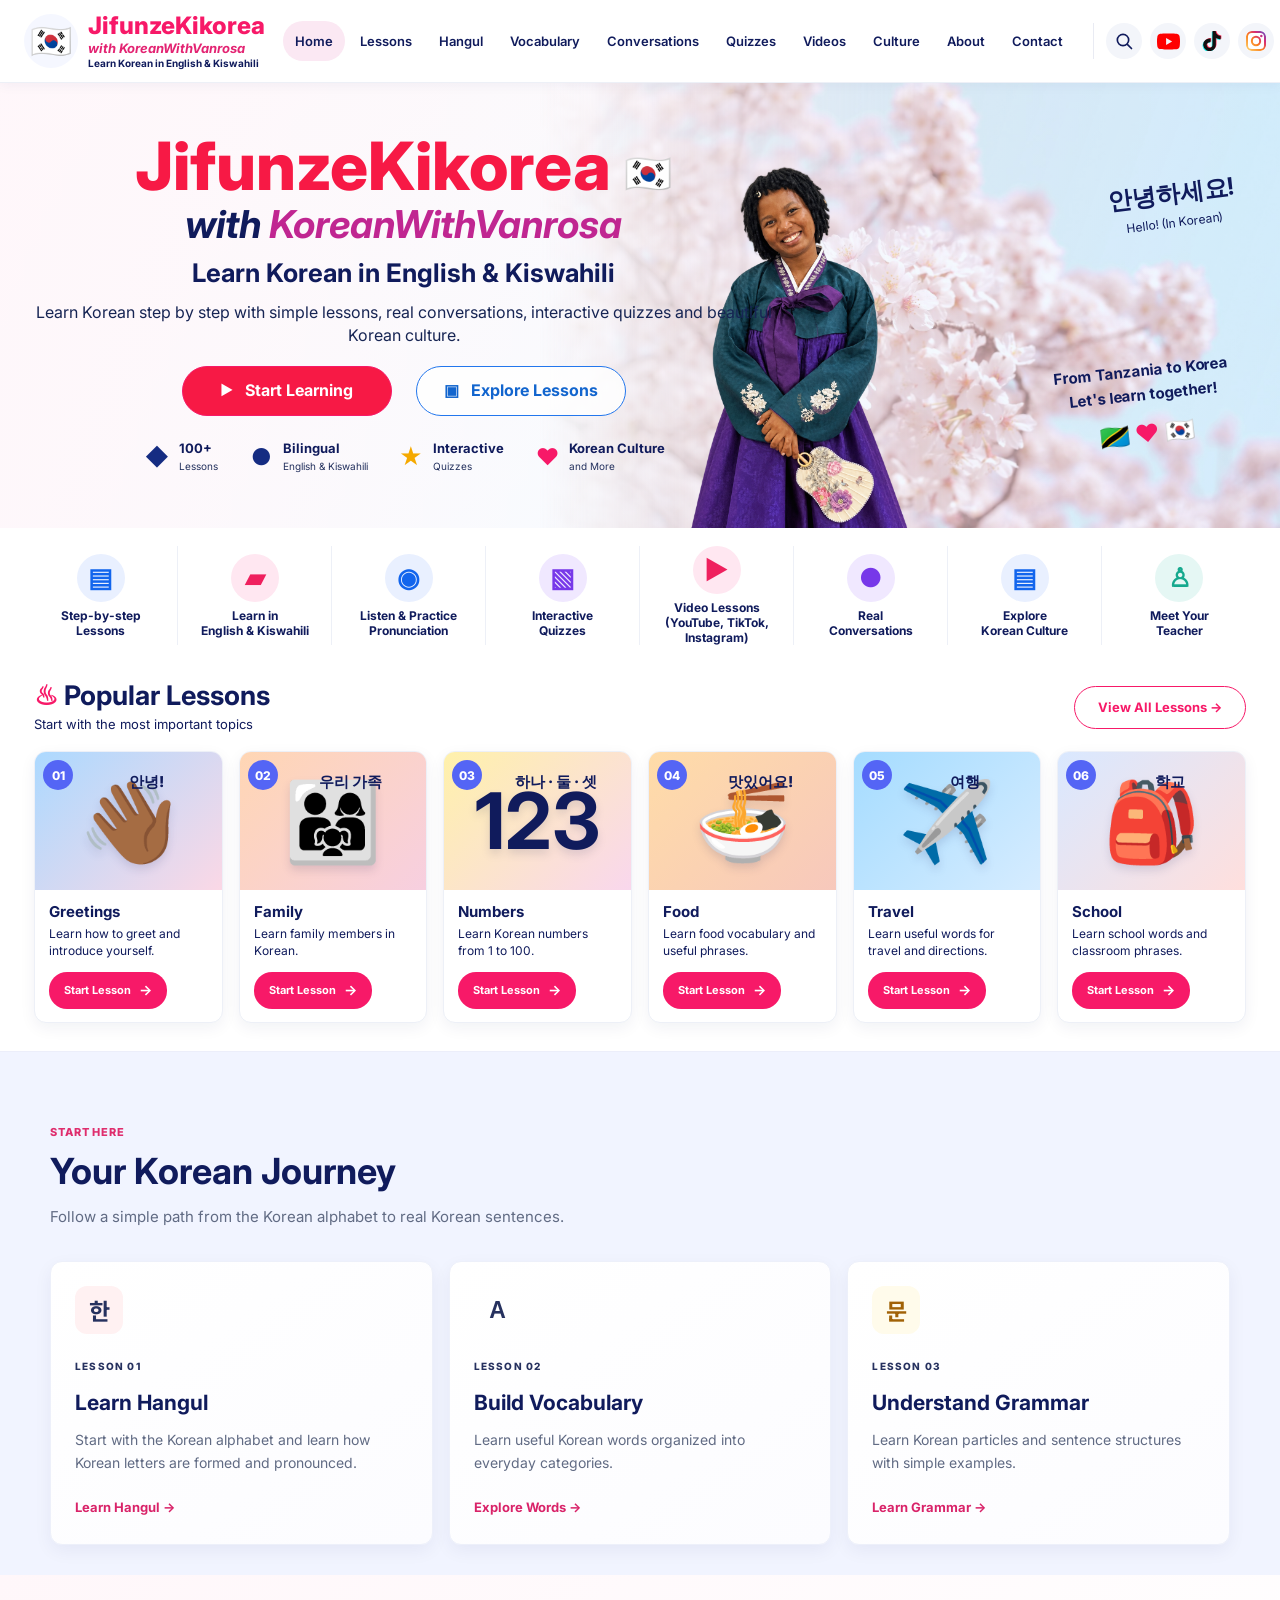
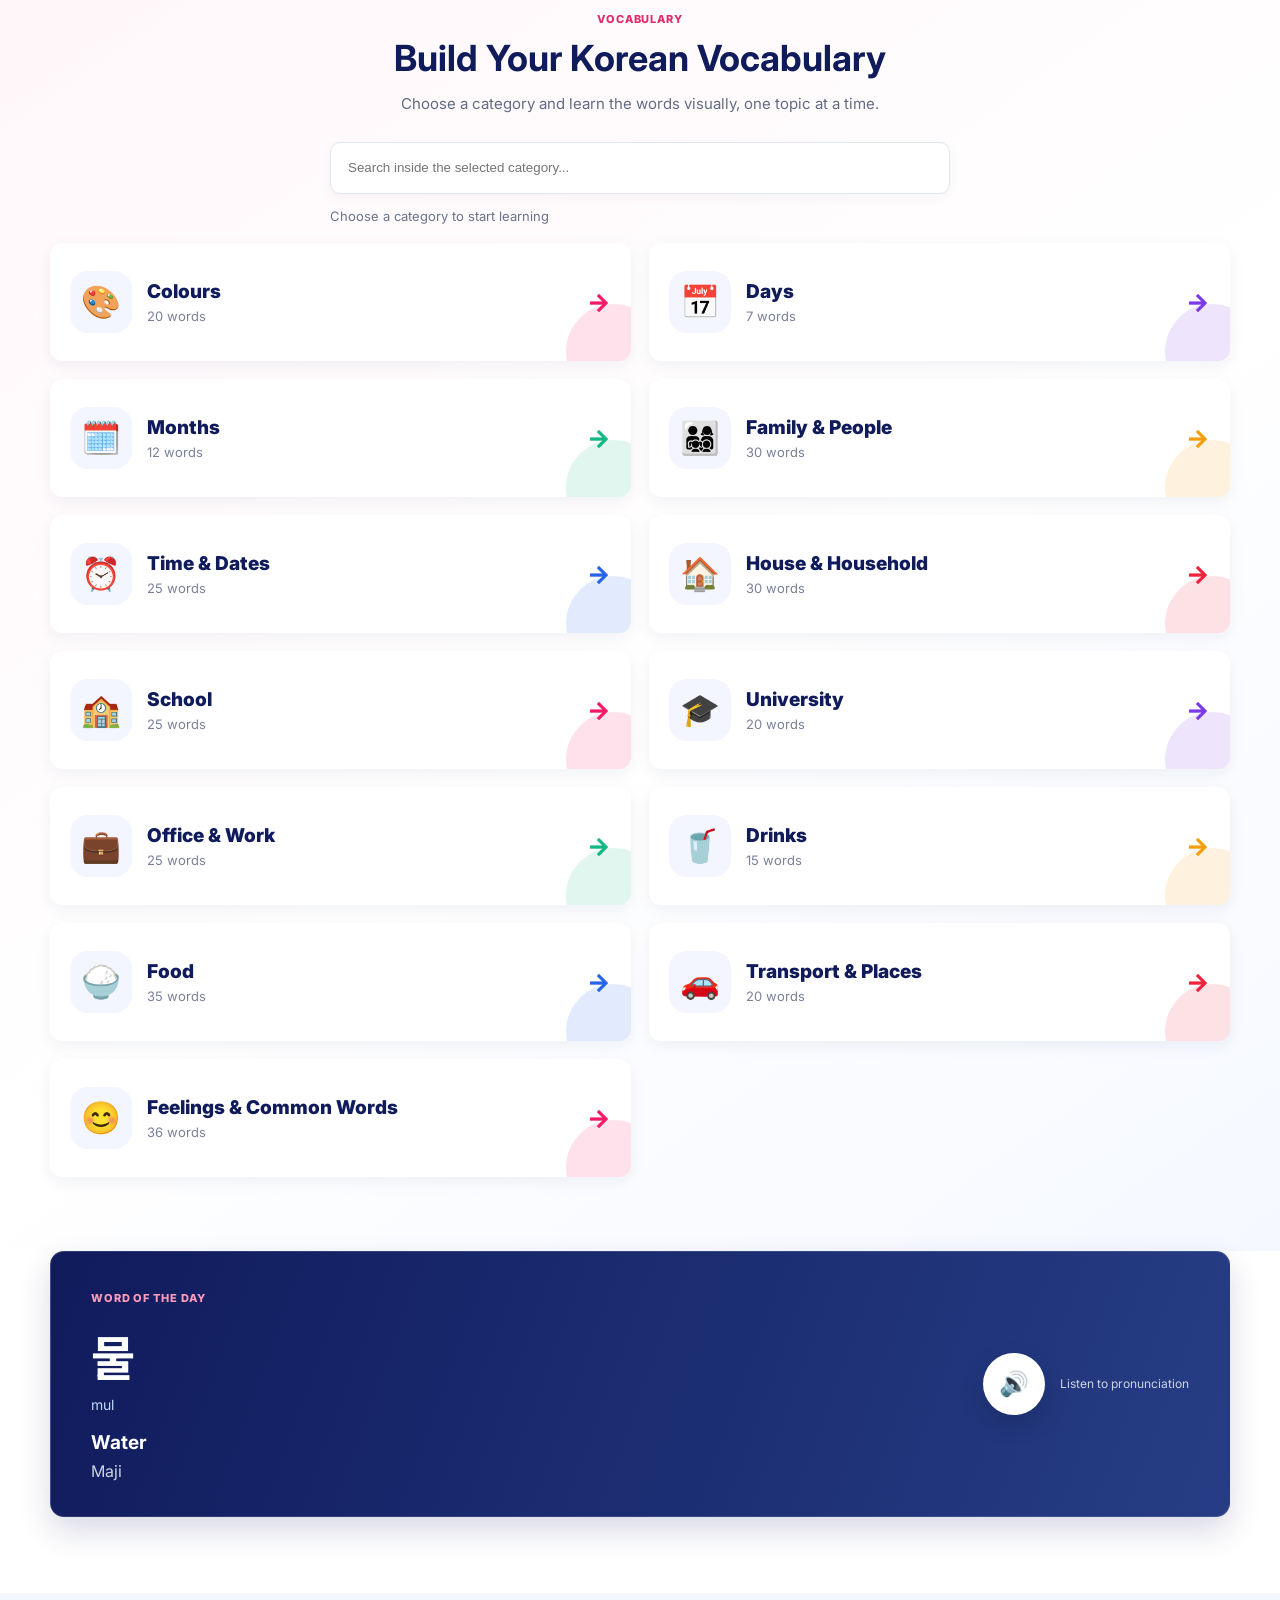
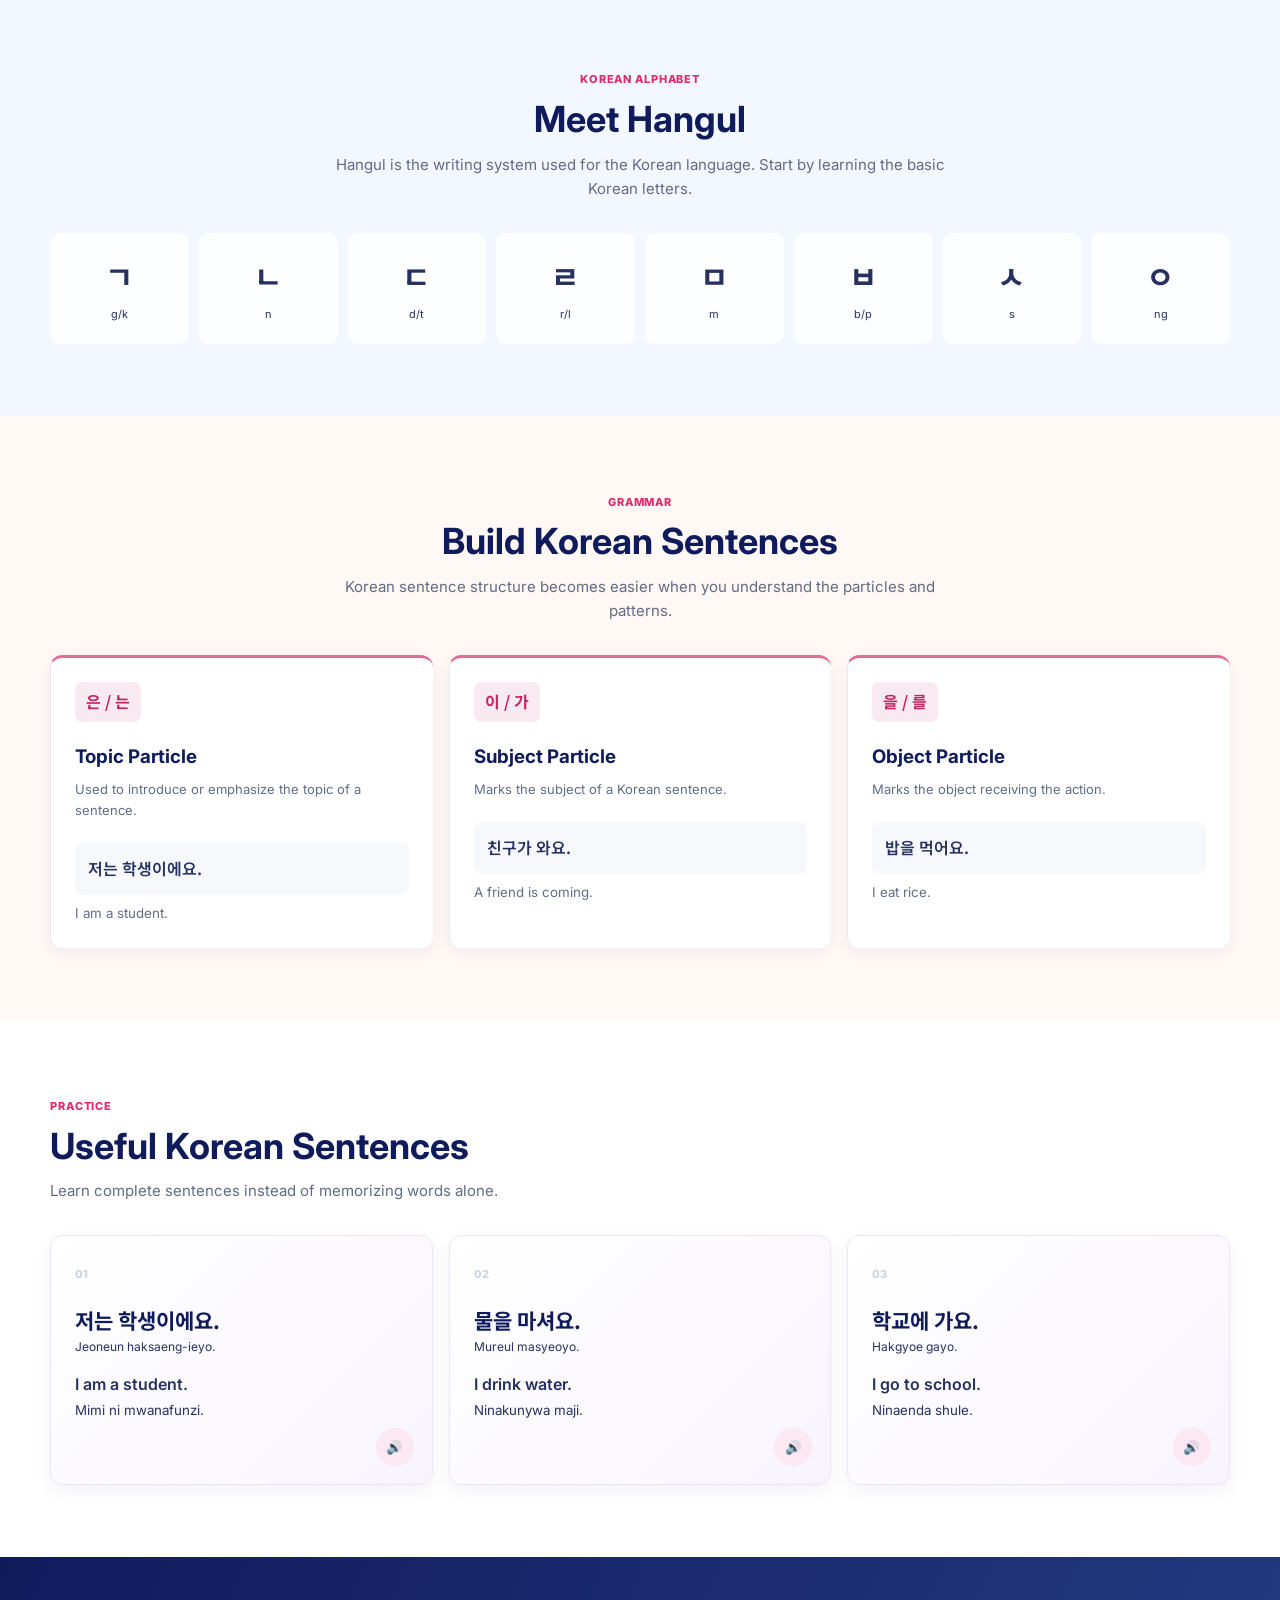
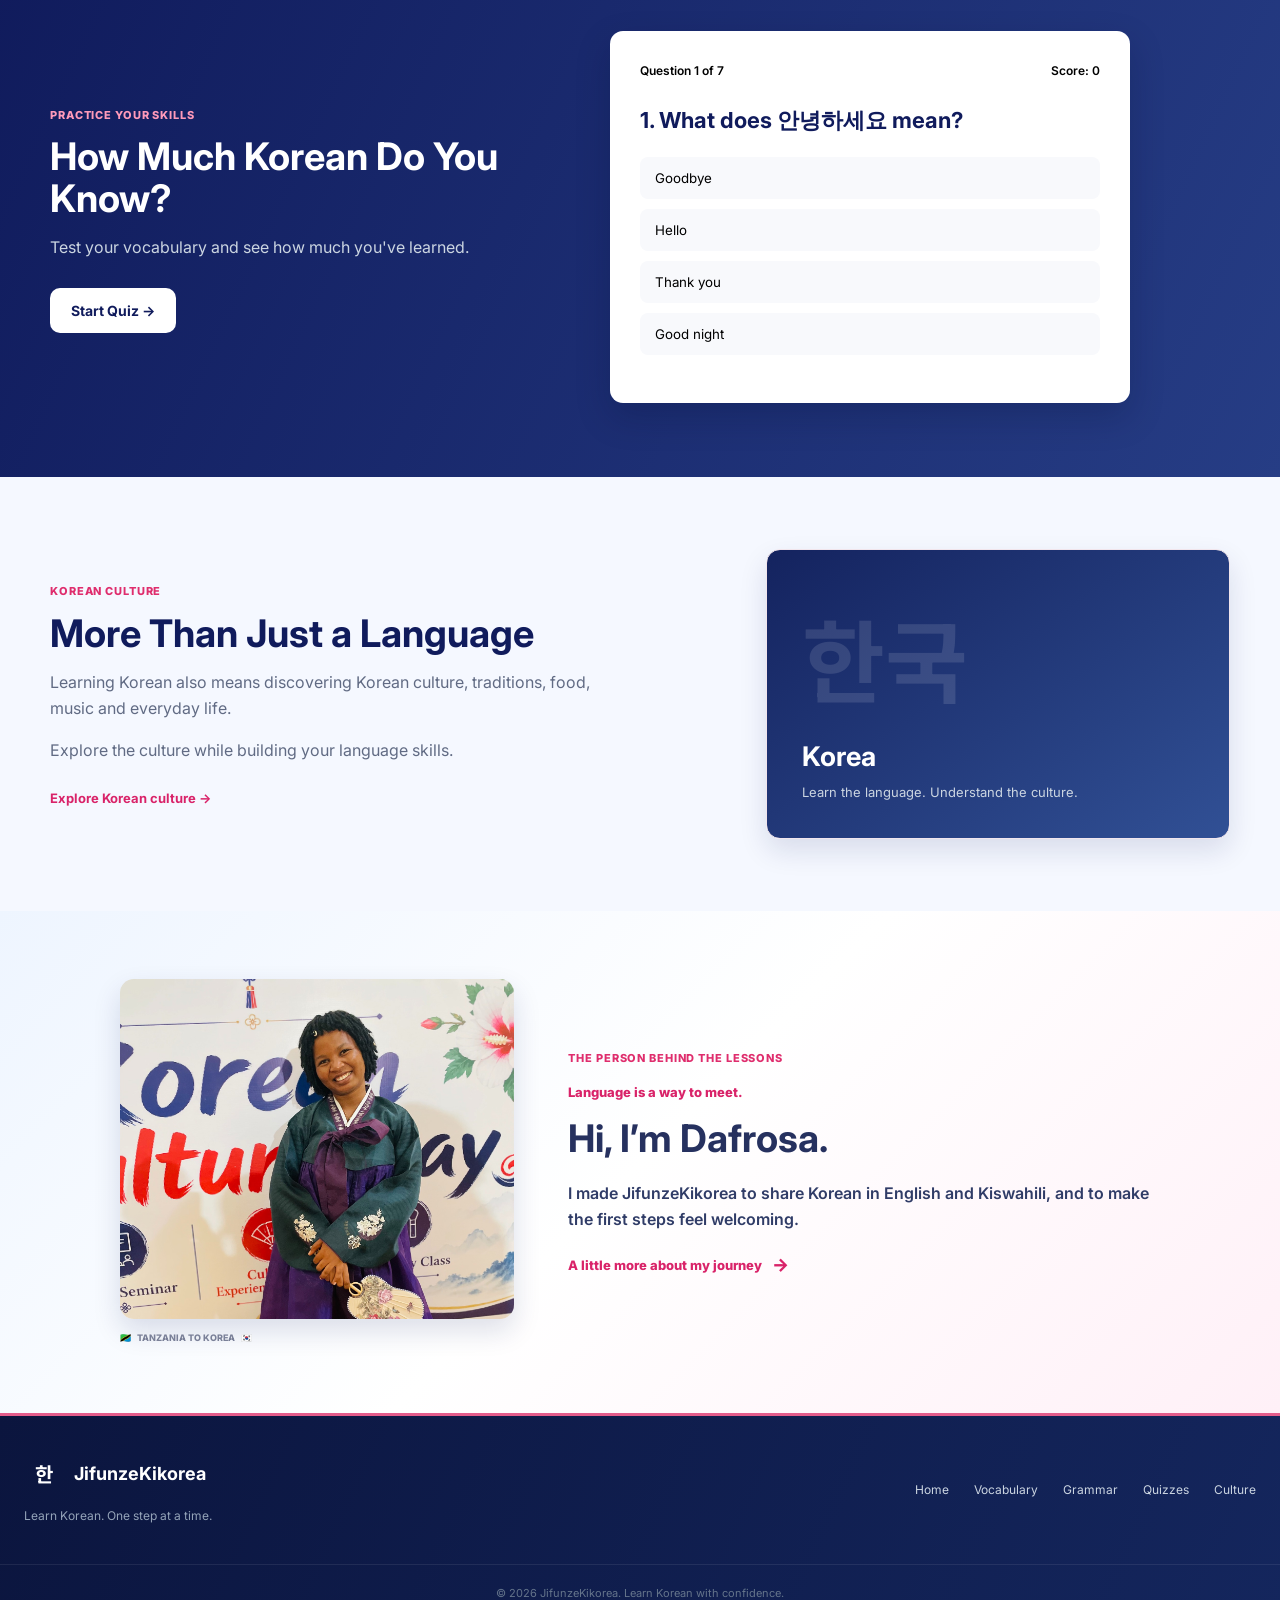
==== commit 8b671544: "Add Netlify CMS content management Co-authored-by: Copilot <223556219+Copilot@users.noreply.github.c" ====
--- a/index.html
+++ b/index.html
@@ -24,13 +24,13 @@
 <div id="site-header"></div>
 
 <main>
-<section class="mock-hero" id="home">
+<section class="mock-hero" id="home" data-site-background="heroBackground">
     <div class="mock-hero-inner">
         <div class="mock-hero-copy">
-            <h1>Jifunze<span>Kikorea</span> <b aria-label="South Korean flag">🇰🇷</b></h1>
-            <p class="mock-script">with <span>KoreanWithVanrosa</span></p>
-            <h2>Learn Korean in English &amp; Kiswahili</h2>
-            <p class="mock-description">Learn Korean step by step with simple lessons, real conversations,<br class="desktop-break"> interactive quizzes and beautiful Korean culture.</p>
+            <h1><span data-site-field="heroPrefix">Jifunze</span><span data-site-field="heroAccent">Kikorea</span> <b aria-label="South Korean flag">🇰🇷</b></h1>
+            <p class="mock-script">with <span data-site-field="heroByline">KoreanWithVanrosa</span></p>
+            <h2 data-site-field="heroSubheading">Learn Korean in English &amp; Kiswahili</h2>
+            <p class="mock-description" data-site-field="heroDescription">Learn Korean step by step with simple lessons, real conversations, interactive quizzes and beautiful Korean culture.</p>
             <div class="mock-hero-actions">
                 <a class="mock-primary" href="lessons.html"><span aria-hidden="true">▶</span> Start Learning</a>
                 <a class="mock-secondary" href="lessons.html"><span aria-hidden="true">▣</span> Explore Lessons</a>
@@ -42,7 +42,7 @@
                 <div><span class="proof-icon proof-pink">♥</span><strong>Korean Culture</strong><small>and More</small></div>
             </div>
         </div>
-        <img class="mock-portrait" src="portrait-hero.png" alt="Dafrosa Raymond wearing a Korean hanbok">
+        <img class="mock-portrait" src="portrait-hero.png" data-site-image="heroPortrait" alt="Dafrosa Raymond wearing a Korean hanbok">
         <div class="mock-greeting"><strong>안녕하세요!</strong><small>Hello! (In Korean)</small></div>
         <div class="mock-note"><strong>From Tanzania to Korea</strong><span>Let's learn together!</span><small>🇹🇿 <b>♥</b> 🇰🇷</small></div>
     </div>
@@ -696,6 +696,17 @@
 
 </footer>
 
-
+<script src="https://identity.netlify.com/v1/netlify-identity-widget.js"></script>
+<script>
+    if (window.netlifyIdentity) {
+        window.netlifyIdentity.on("init", user => {
+            if (!user) {
+                window.netlifyIdentity.on("login", () => {
+                    window.location.href = "/admin/";
+                });
+            }
+        });
+    }
+</script>
 </body>
 </html>
--- a/style.css
+++ b/style.css
@@ -1743,7 +1743,7 @@
     width: 58%;
     background:
         linear-gradient(110deg, rgba(255, 248, 251, 0.34), rgba(234, 244, 255, 0.22)),
-        url("hero-blossoms.jpg") center 45% / cover no-repeat;
+        var(--hero-background, url("hero-blossoms.jpg")) center 45% / cover no-repeat;
     opacity: 0.64;
     -webkit-mask-image: linear-gradient(90deg, transparent 0%, rgba(0, 0, 0, 0.55) 22%, #000 55%);
     mask-image: linear-gradient(90deg, transparent 0%, rgba(0, 0, 0, 0.55) 22%, #000 55%);
